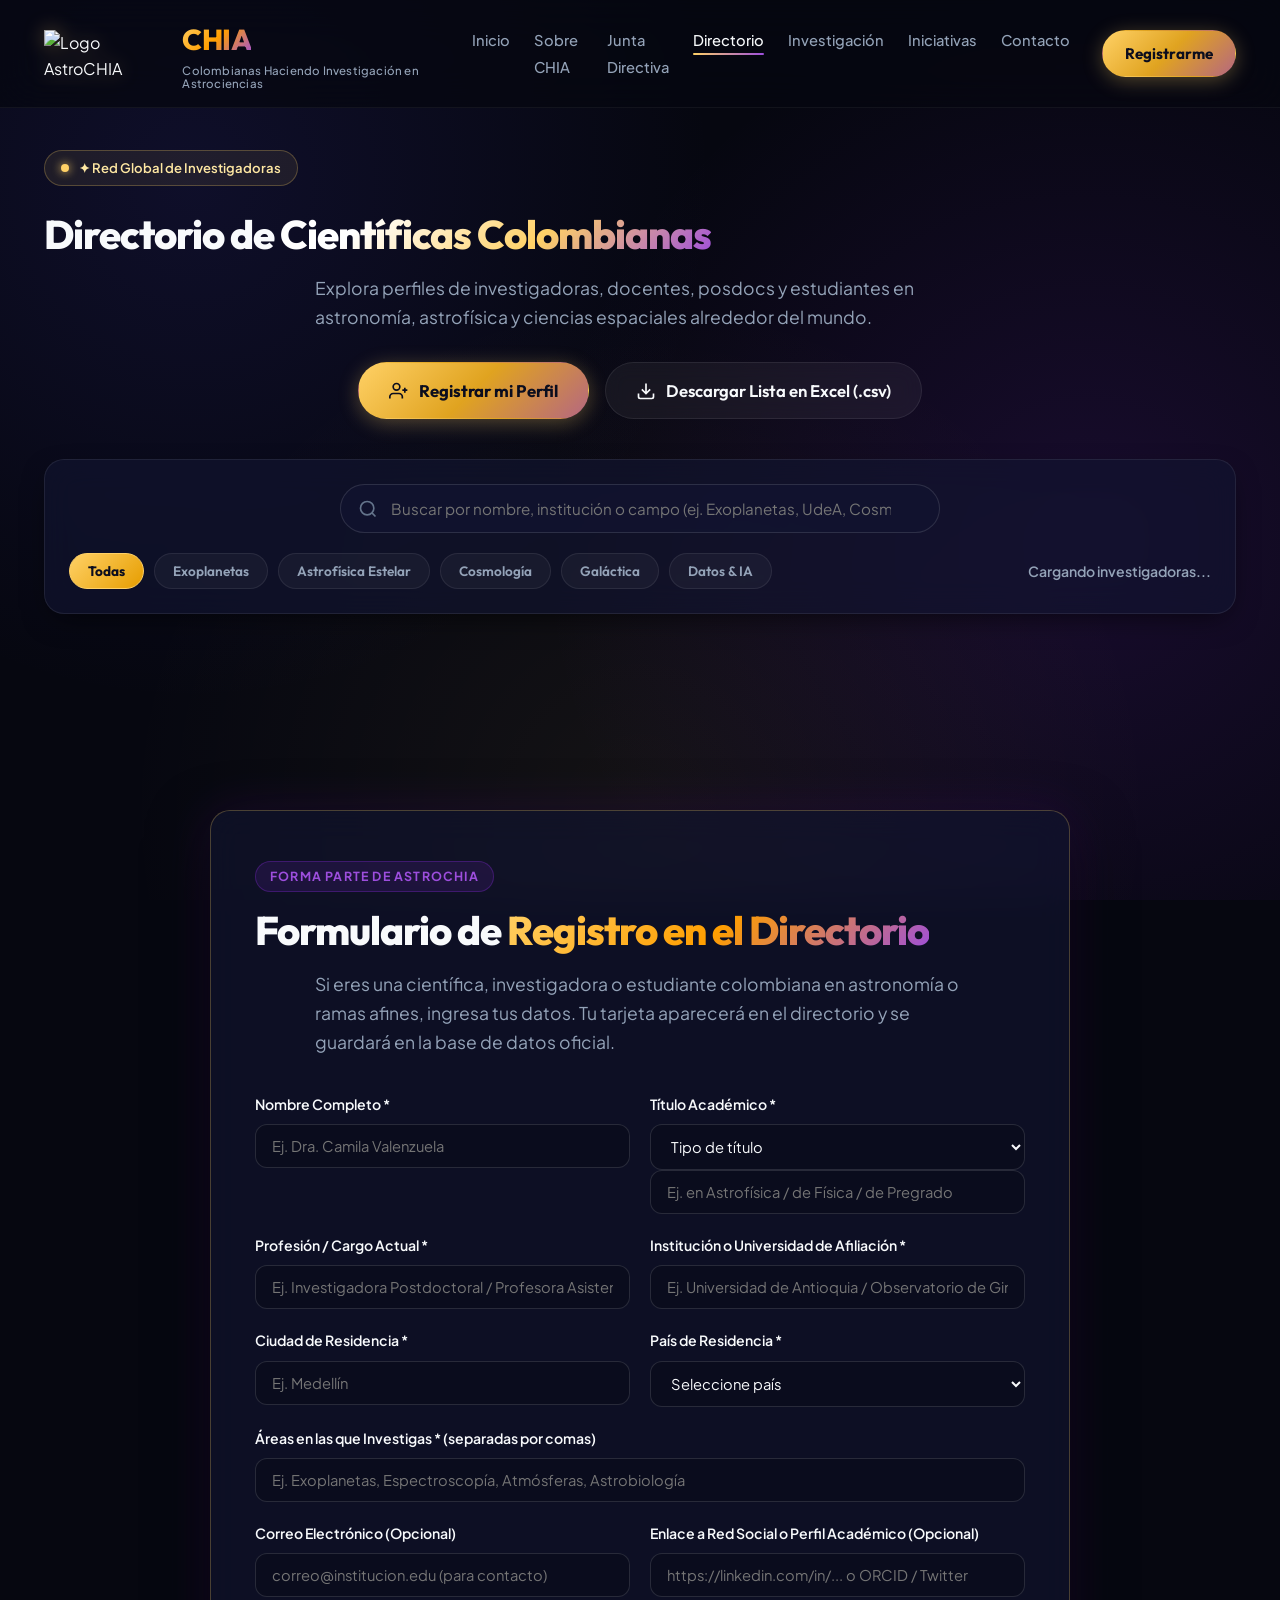
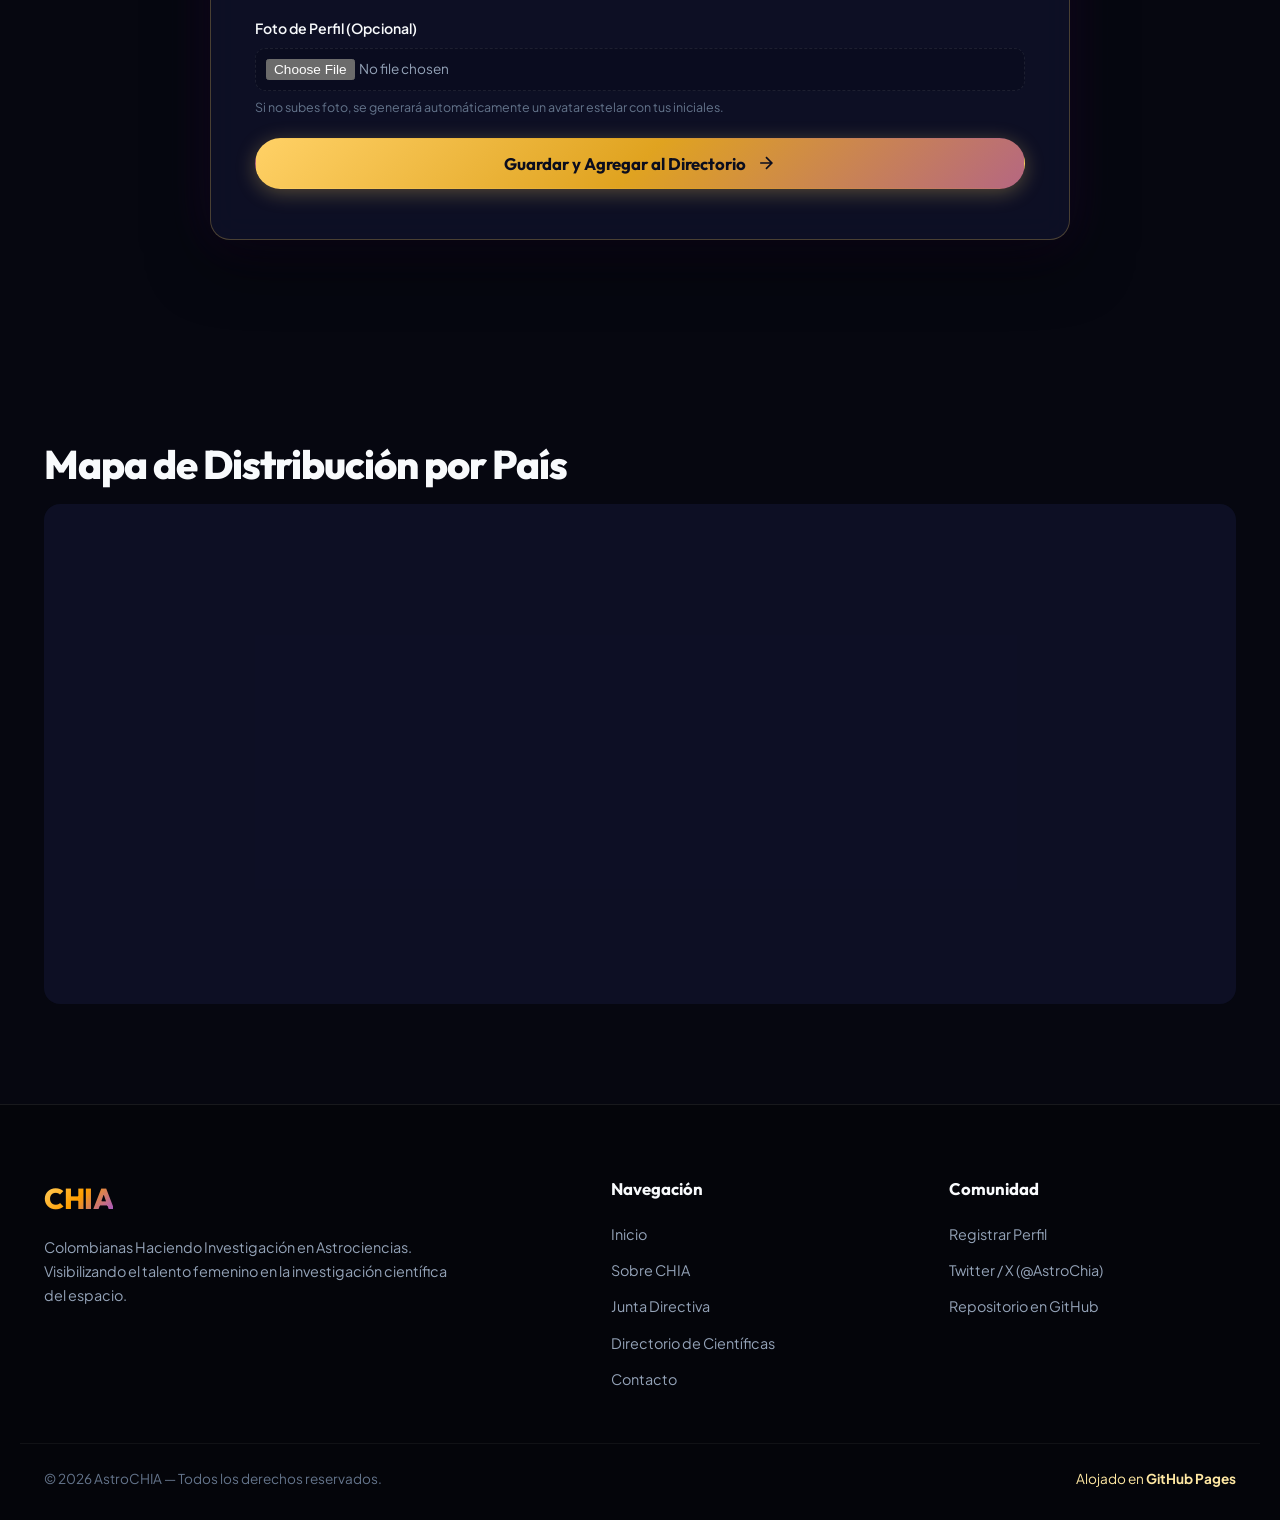
==== directorio.html @ 63b7f573 "Add GitHub image upload function and integrate into directorio.js" ====
<!DOCTYPE html>
<html lang="es">
<head>
  <meta charset="UTF-8">
  <meta name="viewport" content="width=device-width, initial-scale=1.0">
  <title>Directorio de Científicas | AstroCHIA</title>
  <meta name="description" content="Directorio oficial de científicas e investigadoras colombianas en astronomía, astrofísica y ciencias espaciales.">
  <meta name="keywords" content="Directorio AstroCHIA, científicas colombianas, investigadoras astronomía, astrofísicas Colombia">
  <meta name="author" content="AstroCHIA">
  
  <!-- Open Graph -->
  <meta property="og:type" content="website">
  <meta property="og:title" content="Directorio de Científicas | AstroCHIA">
  <meta property="og:description" content="Conoce y conecta con investigadoras colombianas en ciencias espaciales en todo el mundo.">
  <meta property="og:image" content="https://raw.githubusercontent.com/astrochiacol/astrochias/main/images/logoCHIA_.png">

  <!-- Google Fonts: Outfit & Plus Jakarta Sans -->
  <link rel="preconnect" href="https://fonts.googleapis.com">
  <link rel="preconnect" href="https://fonts.gstatic.com" crossorigin>
  <link href="https://fonts.googleapis.com/css2?family=Outfit:wght@300;400;500;600;700;800;900&family=Plus+Jakarta+Sans:ital,wght@0,300;0,400;0,500;0,600;0,700;1,400&display=swap" rel="stylesheet">

  <link rel="stylesheet" href="styles.css">
<link rel="stylesheet" href="https://unpkg.com/leaflet@1.9.4/dist/leaflet.css" integrity="sha256-p4NxAoJBhIIN+hmNHrzRCf9tD/miZyoHS5obTRR9BMY=" crossorigin="" />
</head>
<body class="page-directory">

  <!-- Canvas de fondo para cielo estrellado -->
  <canvas id="starfield-canvas"></canvas>
    <div id="notification" class="notification" style="position: fixed; top: 20px; right: 20px; background: var(--gold-lunar); color: var(--bg-primary); padding: 12px 20px; border-radius: 8px; box-shadow: 0 4px 12px rgba(0,0,0,0.2); display: none; z-index: 1000;">
      <!-- Notification message will be injected here -->
    </div>

  <!-- Barra de Navegación -->
  <header class="site-header" id="main-header">
    <nav class="navbar container" aria-label="Navegación principal">
      <a href="index.html" class="brand-logo" id="nav-brand-logo">
        <img src="https://raw.githubusercontent.com/astrochiacol/astrochias/main/images/logoCHIA_.png" alt="Logo AstroCHIA" class="official-logo-img">
        <div class="brand-text">
          <span class="brand-name"><span class="gradient-text">CHIA</span></span>
          <span class="brand-sub">Colombianas Haciendo Investigación en Astrociencias</span>
        </div>
      </a>

      <button class="nav-toggle" id="nav-toggle-btn" aria-label="Abrir menú" aria-expanded="false">
        <span class="hamburger-bar"></span>
        <span class="hamburger-bar"></span>
        <span class="hamburger-bar"></span>
      </button>

      <div class="nav-menu" id="nav-menu-wrapper">
        <ul class="nav-links">
          <li><a href="index.html#inicio" class="nav-link">Inicio</a></li>
          <li><a href="index.html#sobre-nosotras" class="nav-link">Sobre CHIA</a></li>
          <li><a href="index.html#junta-directiva" class="nav-link">Junta Directiva</a></li>
          <li><a href="directorio.html" class="nav-link active">Directorio</a></li>
          <li><a href="index.html#areas" class="nav-link">Investigación</a></li>
          <li><a href="#iniciativas" class="nav-link" id="link-iniciativas">Iniciativas</a></li>
    
          <li><a href="index.html#contacto" class="nav-link">Contacto</a></li>
        </ul>
        <a href="#registro-directorio" class="btn btn-primary nav-cta">
          <span>Registrarme</span>
        </a>
      </div>
    </nav>
  </header>

  <main id="main-content">
    
    <!-- Header del Directorio -->
    <section class="directory-hero section">
      <div class="container text-center">
        <div class="hero-badge">
          <span class="pulse-orbit"></span>
          <span>✦ Red Global de Investigadoras</span>
        </div>

        <h1 class="section-title">
          Directorio de <span class="gradient-title">Científicas Colombianas</span>
        </h1>

        <p class="section-subtitle">
          Explora perfiles de investigadoras, docentes, posdocs y estudiantes en astronomía, astrofísica y ciencias espaciales alrededor del mundo.
        </p>

        <div class="directory-hero-actions">
          <a href="#registro-directorio" class="btn btn-primary btn-lg">
            <svg width="20" height="20" viewBox="0 0 24 24" fill="none" stroke="currentColor" stroke-width="2"><path d="M16 21v-2a4 4 0 0 0-4-4H5a4 4 0 0 0-4 4v2"/><circle cx="9" cy="7" r="4"/><path d="M19 8v6M22 11h-6"/></svg>
            <span>Registrar mi Perfil</span>
          </a>
          <button id="btn-export-excel" class="btn btn-secondary btn-lg">
            <svg width="20" height="20" viewBox="0 0 24 24" fill="none" stroke="currentColor" stroke-width="2"><path d="M21 15v4a2 2 0 0 1-2 2H5a2 2 0 0 1-2-2v-4M7 10l5 5 5-5M12 15V3"/></svg>
            <span>Descargar Lista en Excel (.csv)</span>
          </button>
        </div>
      </div>
    </section>

    <!-- Controles de Búsqueda y Filtros -->
    <section class="directory-body-section">
      <div class="container">
        
        <div class="directory-controls-box glass-panel">
          <div class="search-input-wrapper">
            <svg class="search-icon" width="20" height="20" viewBox="0 0 24 24" fill="none" stroke="currentColor" stroke-width="2"><circle cx="11" cy="11" r="8"/><path d="m21 21-4.3-4.3"/></svg>
            <input type="text" id="dir-search-input" placeholder="Buscar por nombre, institución o campo (ej. Exoplanetas, UdeA, Cosmología)..." aria-label="Buscar en el directorio">
            <button id="dir-clear-btn" class="clear-btn" aria-label="Limpiar búsqueda" style="display: none;">&times;</button>
          </div>

          <div class="directory-meta-bar">
            <div class="filter-pills" id="dir-filter-pills">
              <button class="filter-pill active" data-filter="all">Todas</button>
              <button class="filter-pill" data-filter="exoplanetas">Exoplanetas</button>
              <button class="filter-pill" data-filter="estelar">Astrofísica Estelar</button>
              <button class="filter-pill" data-filter="cosmología">Cosmología</button>
              <button class="filter-pill" data-filter="galáctica">Galáctica</button>
              <button class="filter-pill" data-filter="datos">Datos & IA</button>
            </div>
            <div class="results-counter" id="results-count-text">
              Cargando investigadoras...
            </div>
          </div>
        </div>

        <!-- Grid de Tarjetas Sencillas de Científicas -->
        <div class="directory-cards-grid" id="directory-cards-container">
          <!-- Renderizado dinámicamente con JavaScript -->
        </div>

        <!-- Estado vacío si no hay resultados -->
        <div id="no-results-msg" class="glass-panel no-results-box" style="display: none;">
          <div class="no-results-icon"></div>
          <h3>No encontramos investigadoras con ese criterio</h3>
          <p>Intenta con otro término de búsqueda o limpia los filtros.</p>
          <button id="btn-reset-filters" class="btn btn-outline btn-sm">Restablecer filtros</button>
        </div>

      </div>
    </section>

    <!-- Formulario de Registro para Científicas -->
    <section class="section register-section" id="registro-directorio">
      <div class="container">
        <div class="join-card glass-panel" style="max-width: 860px; margin: 0 auto;">
          <div class="join-header text-center">
            <span class="section-tag">Forma Parte de AstroCHIA</span>
            <h2 class="section-title">Formulario de <span class="gradient-text">Registro en el Directorio</span></h2>
            <p class="section-subtitle">
              Si eres una científica, investigadora o estudiante colombiana en astronomía o ramas afines, ingresa tus datos. Tu tarjeta aparecerá en el directorio y se guardará en la base de datos oficial.
            </p>
          </div>

          <form id="scientist-register-form" class="join-form">
            <div class="form-row">
              <div class="form-group">
                <label for="form-nombre">Nombre Completo *</label>
                <input type="text" id="form-nombre" required placeholder="Ej. Dra. Camila Valenzuela">
              </div>
              <div class="form-group">
                <label for="form-titulo">Título Académico *</label>
                                <div class="form-titulo-group">
                  <select id="form-titulo-prefix" required>
                    <option value="" disabled selected>Tipo de título</option>
                    <option>PhD</option>
                    <option>MSc</option>
                    <option>Estudiante</option>
                  </select>
                  <input type="text" id="form-titulo-suffix" placeholder="Ej. en Astrofísica / de Física / de Pregrado">
                </div>
              </div>
            </div>

            <div class="form-row">
              <div class="form-group">
                <label for="form-profesion">Profesión / Cargo Actual *</label>
                <input type="text" id="form-profesion" required placeholder="Ej. Investigadora Postdoctoral / Profesora Asistente">
              </div>
              <div class="form-group">
                <label for="form-institucion">Institución o Universidad de Afiliación *</label>
                <input type="text" id="form-institucion" required placeholder="Ej. Universidad de Antioquia / Observatorio de Ginebra">
              </div>
            </div>
<div class="form-row">
  <div class="form-group">
    <label for="form-ciudad">Ciudad de Residencia *</label>
    <input type="text" id="form-ciudad" required placeholder="Ej. Medellín">
  </div>
  <div class="form-group">
    <label for="form-pais">País de Residencia *</label>
    <select id="form-pais" required>
        <option value="" disabled selected>Seleccione país</option>
        <option value="Afganistán">Afganistán</option>
        <option value="Albania">Albania</option>
        <option value="Alemania">Alemania</option>
        <option value="Andorra">Andorra</option>
        <option value="Angola">Angola</option>
        <option value="Antigua y Barbuda">Antigua y Barbuda</option>
        <option value="Arabia Saudita">Arabia Saudita</option>
        <option value="Argelia">Argelia</option>
        <option value="Argentina">Argentina</option>
        <option value="Armenia">Armenia</option>
        <option value="Australia">Australia</option>
        <option value="Austria">Austria</option>
        <option value="Azerbaiyán">Azerbaiyán</option>
        <option value="Bahamas">Bahamas</option>
        <option value="Bangladesh">Bangladesh</option>
        <option value="Barbados">Barbados</option>
        <option value="Bélgica">Bélgica</option>
        <option value="Belice">Belice</option>
        <option value="Benín">Benín</option>
        <option value="Bermudas">Bermudas</option>
        <option value="Bolivia">Bolivia</option>
        <option value="Bosnia y Herzegovina">Bosnia y Herzegovina</option>
        <option value="Botsuana">Botsuana</option>
        <option value="Brasil">Brasil</option>
        <option value="Brunéi">Brunéi</option>
        <option value="Bulgaria">Bulgaria</option>
        <option value="Burkina Faso">Burkina Faso</option>
        <option value="Burundi">Burundi</option>
        <option value="Cabo Verde">Cabo Verde</option>
        <option value="Camboya">Camboya</option>
        <option value="Camerún">Camerún</option>
        <option value="Canadá">Canadá</option>
        <option value="Chile">Chile</option>
        <option value="China">China</option>
        <option value="Chipre">Chipre</option>
        <option value="Colombia">Colombia</option>
        <option value="Comoras">Comoras</option>
        <option value="Corea del Norte">Corea del Norte</option>
        <option value="Corea del Sur">Corea del Sur</option>
        <option value="Costa Rica">Costa Rica</option>
        <option value="Croacia">Croacia</option>
        <option value="Cuba">Cuba</option>
        <option value="Dinamarca">Dinamarca</option>
        <option value="Dominica">Dominica</option>
        <option value="Ecuador">Ecuador</option>
        <option value="Egipto">Egipto</option>
        <option value="El Salvador">El Salvador</option>
        <option value="Emiratos Árabes Unidos">Emiratos Árabes Unidos</option>
        <option value="Eritrea">Eritrea</option>
        <option value="Eslovaquia">Eslovaquia</option>
        <option value="Eslovenia">Eslovenia</option>
        <option value="España">España</option>
        <option value="Estados Unidos">Estados Unidos</option>
        <option value="Estonia">Estonia</option>
        <option value="Etiopía">Etiopía</option>
        <option value="Filipinas">Filipinas</option>
        <option value="Finlandia">Finlandia</option>
        <option value="Francia">Francia</option>
        <option value="Gabón">Gabón</option>
        <option value="Gambia">Gambia</option>
        <option value="Georgia">Georgia</option>
        <option value="Ghana">Ghana</option>
        <option value="Granada">Granada</option>
        <option value="Grecia">Grecia</option>
        <option value="Guatemala">Guatemala</option>
        <option value="Guyana">Guyana</option>
        <option value="Haití">Haití</option>
        <option value="Honduras">Honduras</option>
        <option value="Hungría">Hungría</option>
        <option value="India">India</option>
        <option value="Indonesia">Indonesia</option>
        <option value="Irán">Irán</option>
        <option value="Irlanda">Irlanda</option>
        <option value="Islandia">Islandia</option>
        <option value="Israel">Israel</option>
        <option value="Italia">Italia</option>
        <option value="Jamaica">Jamaica</option>
        <option value="Japón">Japón</option>
        <option value="Jordania">Jordania</option>
        <option value="Kazajistán">Kazajistán</option>
        <option value="Kenia">Kenia</option>
        <option value="Kiribati">Kiribati</option>
        <option value="Kuwait">Kuwait</option>
        <option value="Lao">Laos</option>
        <option value="Letonia">Letonia</option>
        <option value="Líbano">Líbano</option>
        <option value="Lesoto">Lesoto</option>
        <option value="Liberia">Liberia</option>
        <option value="Libia">Libia</option>
        <option value="Liechtenstein">Liechtenstein</option>
        <option value="Lituania">Lituania</option>
        <option value="Luxemburgo">Luxemburgo</option>
        <option value="Macedonia del Norte">Macedonia del Norte</option>
        <option value="Madagascar">Madagascar</option>
        <option value="Malasia">Malasia</option>
        <option value="Malaui">Malaui</option>
        <option value="Maldivas">Maldivas</option>
        <option value="Malí">Malí</option>
        <option value="Malta">Malta</option>
        <option value="Marruecos">Marruecos</option>
        <option value="Mauricio">Mauricio</option>
        <option value="Mauritania">Mauritania</option>
        <option value="México">México</option>
        <option value="Micronesia">Micronesia</option>
        <option value="Moldavia">Moldavia</option>
        <option value="Mónaco">Mónaco</option>
        <option value="Mongolia">Mongolia</option>
        <option value="Montenegro">Montenegro</option>
        <option value="Mozambique">Mozambique</option>
        <option value="Namibia">Namibia</option>
        <option value="Nauru">Nauru</option>
        <option value="Nepal">Nepal</option>
        <option value="Nicaragua">Nicaragua</option>
        <option value="Níger">Níger</option>
        <option value="Nigeria">Nigeria</option>
        <option value="Noruega">Noruega</option>
        <option value="Nueva Zelanda">Nueva Zelanda</option>
        <option value="Omán">Omán</option>
        <option value="Países Bajos">Países Bajos</option>
        <option value="Pakistán">Pakistán</option>
        <option value="Palaos">Palaos</option>
        <option value="Palestina">Palestina</option>
        <option value="Panamá">Panamá</option>
        <option value="Papúa Nueva Guinea">Papúa Nueva Guinea</option>
        <option value="Paraguay">Paraguay</option>
        <option value="Perú">Perú</option>
        <option value="Polonia">Polonia</option>
        <option value="Portugal">Portugal</option>
        <option value="Qatar">Qatar</option>
        <option value="Reino Unido">Reino Unido</option>
        <option value="República Centroafricana">República Centroafricana</option>
        <option value="República Checa">República Checa</option>
        <option value="República del Congo">República del Congo</option>
        <option value="República Democrática del Congo">República Democrática del Congo</option>
        <option value="República Dominicana">República Dominicana</option>
        <option value="Ruanda">Ruanda</option>
        <option value="Rumanía">Rumanía</option>
        <option value="Rusia">Rusia</option>
        <option value="Samoa">Samoa</option>
        <option value="San Cristóbal y Nieves">San Cristóbal y Nieves</option>
        <option value="San Marino">San Marino</option>
        <option value="San Vicente y las Granadinas">San Vicente y las Granadinas</option>
        <option value="Santa Lucía">Santa Lucía</option>
        <option value="Santo Tomé y Príncipe">Santo Tomé y Príncipe</option>
        <option value="Senegal">Senegal</option>
        <option value="Serbia">Serbia</option>
        <option value="Seychelles">Seychelles</option>
        <option value="Sierra Leona">Sierra Leona</option>
        <option value="Singapur">Singapur</option>
        <option value="Siria">Siria</option>
        <option value="Somalia">Somalia</option>
        <option value="Sri Lanka">Sri Lanka</option>
        <option value="Suazilandia">Suazilandia</option>
        <option value="Sudáfrica">Sudáfrica</option>
        <option value="Sudán">Sudán</option>
        <option value="Sudán del Sur">Sudán del Sur</option>
        <option value="Suecia">Suecia</option>
        <option value="Suiza">Suiza</option>
        <option value="Surinam">Surinam</option>
        <option value="Tailandia">Tailandia</option>
        <option value="Tanzania">Tanzania</option>
        <option value="Tayikistán">Tayikistán</option>
        <option value="Timor Oriental">Timor Oriental</option>
        <option value="Togo">Togo</option>
        <option value="Tonga">Tonga</option>
        <option value="Trinidad y Tobago">Trinidad y Tobago</option>
        <option value="Túnez">Túnez</option>
        <option value="Turkmenistán">Turkmenistán</option>
        <option value="Turquía">Turquía</option>
        <option value="Tuvalu">Tuvalu</option>
        <option value="Ucrania">Ucrania</option>
        <option value="Uganda">Uganda</option>
        <option value="Uruguay">Uruguay</option>
        <option value="Uzbekistán">Uzbekistán</option>
        <option value="Vanuatu">Vanuatu</option>
        <option value="Vaticano">Vaticano</option>
        <option value="Venezuela">Venezuela</option>
        <option value="Vietnam">Vietnam</option>
        <option value="Yemen">Yemen</option>
        <option value="Yibuti">Yibuti</option>
        <option value="Zambia">Zambia</option>
        <option value="Zimbabue">Zimbabue</option>
    </select>
  </div>
</div>

            <div class="form-group">
              <label for="form-areas">Áreas en las que Investigas * (separadas por comas)</label>
              <input type="text" id="form-areas" required placeholder="Ej. Exoplanetas, Espectroscopía, Atmósferas, Astrobiología">
            </div>

            <div class="form-row">
              <div class="form-group">
                <label for="form-correo">Correo Electrónico (Opcional)</label>
                <input type="email" id="form-correo" placeholder="correo@institucion.edu (para contacto)">
              </div>
              <div class="form-group">
                <label for="form-redes">Enlace a Red Social o Perfil Académico (Opcional)</label>
                <input type="url" id="form-redes" placeholder="https://linkedin.com/in/... o ORCID / Twitter">
              </div>
            </div>

            <div class="form-group">
              <label for="form-foto-file">Foto de Perfil (Opcional)</label>
              <div class="photo-upload-wrapper">
                <input type="file" id="form-foto-file" accept="image/*">
                <small class="upload-hint">Si no subes foto, se generará automáticamente un avatar estelar con tus iniciales.</small>
              </div>
              <div id="photo-preview-container" style="display: none; margin-top: 12px; align-items: center; gap: 14px;">
                <img id="photo-preview-img" src="" alt="Vista previa" style="width: 64px; height: 64px; border-radius: 50%; object-fit: cover; border: 2px solid var(--gold-lunar);">
                <span style="font-size: 0.85rem; color: var(--gold-lunar-light);">✓ Foto cargada correctamente</span>
              </div>
            </div>

            <button type="submit" class="btn btn-primary btn-block btn-lg btn-registrar" id="btn-submit-register">
              <span>Guardar y Agregar al Directorio</span>
              <svg width="20" height="20" viewBox="0 0 24 24" fill="none" stroke="currentColor" stroke-width="2"><path d="M5 12h14M12 5l7 7-7 7"/></svg>
            </button>


            <div id="register-feedback" class="form-feedback" style="display: none;"></div>
          </form>

          <!-- Nota de Integración con GitHub y Excel 
          <div class="excel-sync-info" style="margin-top: 30px; padding: 20px; border-radius: 12px; background: rgba(255,255,255,0.03); border: 1px dashed var(--border-glass); font-size: 0.88rem; color: var(--text-secondary);">
            <strong style="color: var(--gold-lunar);">📊 Almacenamiento en Excel / GitHub:</strong>
            <p style="margin: 6px 0 0 0;">Cada registro se añade instantáneamente a este directorio y puedes descargarlo en cualquier momento con el botón <strong>"Descargar Lista en Excel (.csv)"</strong> para actualizar el archivo <code>cientificas.json</code> en el repositorio de GitHub. También se puede conectar a Google Sheets para sincronización automática en la nube.</p>
          </div> -->
        </div>
      </div>
    </section>

  <section class="section map-section" id="map-section">
  <div class="container">
    <h2 class="section-title">Mapa de Distribución por País</h2>
    <div id="world-map" style="height: 500px; width: 100%; margin-top: 1rem;"></div>
  </div>
</section>
</main>

  <!-- Footer -->
  <footer class="site-footer">
    <div class="container footer-grid">
      <div class="footer-brand">
        <div class="brand-logo">
          <span class="brand-name"><span class="gradient-text">CHIA</span></span>
        </div>
        <p class="footer-desc">
          Colombianas Haciendo Investigación en Astrociencias. Visibilizando el talento femenino en la investigación científica del espacio.
        </p>
      </div>

      <div class="footer-links-col">
        <h4>Navegación</h4>
        <ul>
          <li><a href="index.html#inicio">Inicio</a></li>
          <li><a href="index.html#sobre-nosotras">Sobre CHIA</a></li>
          <li><a href="index.html#junta-directiva">Junta Directiva</a></li>
          <li><a href="directorio.html">Directorio de Científicas</a></li>
          <li><a href="index.html#contacto">Contacto</a></li>
        </ul>
      </div>

      <div class="footer-links-col">
        <h4>Comunidad</h4>
        <ul>
          <li><a href="#registro-directorio">Registrar Perfil</a></li>
          <li><a href="https://twitter.com/AstroChia" target="_blank" rel="noopener">Twitter / X (@AstroChia)</a></li>
          <li><a href="https://github.com/astrochiacol/chia" target="_blank" rel="noopener">Repositorio en GitHub</a></li>
        </ul>
      </div>
    </div>

    <div class="footer-bottom container">
      <p>&copy; <span id="current-year">2026</span> AstroCHIA — Todos los derechos reservados.</p>
      <p class="hosting-note">Alojado en <strong>GitHub Pages</strong> </p>
    </div>
  </footer>

  <script src="https://unpkg.com/leaflet@1.9.4/dist/leaflet.js" integrity="sha256-o9N1j6k7Kf+ZKz6f7I9lK+9h+5M9uC4A8Z6C1A6y1+I=" crossorigin=""></script>
<script type="module" src="directorio.js"></script>
</body>
</html>
---- styles.css ----
/* ==========================================================================
   AstroCHIA — Estilos Principales
   Cosmic Dark Modern Aesthetic • Glassmorphism • Micro-animations
   ========================================================================== */

:root {
  /* Paleta Cósmica */
  --bg-deep-space: #060710;
  --bg-space-dark: #0b0d1e;
  --bg-nebula: #12142d;
  --bg-card: rgba(18, 20, 48, 0.65);
  --bg-card-hover: rgba(27, 30, 68, 0.85);

  /* Acentos Lunares y Estelares */
  --gold-lunar: #ffd166;
  --gold-lunar-light: #ffe8a3;
  --purple-nebula: #8a2be2;
  --purple-glow: #9d4edd;
  --cyan-cosmic: #38bdf8;
  --indigo-deep: #4f46e5;
  --pink-supernova: #ec4899;

  /* Textos y Bordes */
  --text-primary: #f8fafc;
  --text-secondary: #94a3b8;
  --text-muted: #64748b;
  --border-glass: rgba(255, 255, 255, 0.08);
  --border-glow: rgba(255, 209, 102, 0.35);
  --border-purple: rgba(138, 43, 226, 0.35);

  /* Sombras y Resplandores */
  --glow-moon: 0 0 50px rgba(255, 209, 102, 0.25);
  --glow-nebula: 0 0 40px rgba(138, 43, 226, 0.3);
  --shadow-card: 0 10px 30px -10px rgba(0, 0, 0, 0.7);
  --shadow-hover: 0 20px 40px -15px rgba(138, 43, 226, 0.35);

  /* Tipografía */
  --font-heading: 'Outfit', -apple-system, BlinkMacSystemFont, sans-serif;
  --font-body: 'Plus Jakarta Sans', -apple-system, BlinkMacSystemFont, sans-serif;

  /* Transiciones */
  --transition-smooth: all 0.3s cubic-bezier(0.16, 1, 0.3, 1);
  --transition-bounce: all 0.4s cubic-bezier(0.34, 1.56, 0.64, 1);
}

/* Reset y Base */
*,
*::before,
*::after {
  box-sizing: border-box;
  margin: 0;
  padding: 0;
}

html {
  scroll-behavior: smooth;
  color-scheme: dark;
}

body {
  font-family: var(--font-body);
  background-color: var(--bg-deep-space);
  color: var(--text-primary);
  line-height: 1.65;
  overflow-x: hidden;
  position: relative;
  background-image:
    radial-gradient(circle at 15% 20%, rgba(79, 70, 229, 0.12) 0%, transparent 40%),
    radial-gradient(circle at 85% 60%, rgba(138, 43, 226, 0.14) 0%, transparent 45%),
    radial-gradient(circle at 50% 90%, rgba(255, 209, 102, 0.06) 0%, transparent 50%);
  background-attachment: fixed;
}

/* Canvas de estrellas de fondo */
#starfield-canvas {
  position: fixed;
  top: 0;
  left: 0;
  width: 100%;
  height: 100%;
  pointer-events: none;
  z-index: 0;
}

/* Contenedor */
.container {
  width: 100%;
  max-width: 1240px;
  margin: 0 auto;
  padding: 0 24px;
  position: relative;
  z-index: 1;
}

/* Tipografía de Gradiente */
.gradient-text {
  background: linear-gradient(135deg, var(--gold-lunar) 0%, #ff9e00 50%, var(--purple-glow) 100%);
  -webkit-background-clip: text;
  background-clip: text;
  -webkit-text-fill-color: transparent;
  color: transparent;
  font-weight: 800;
}

.gradient-title {
  background: linear-gradient(135deg, #ffffff 20%, var(--gold-lunar) 60%, var(--purple-glow) 100%);
  -webkit-background-clip: text;
  background-clip: text;
  -webkit-text-fill-color: transparent;
}

/* Paneles Glassmorphism */
.glass-panel {
  background: var(--bg-card);
  backdrop-filter: blur(16px);
  -webkit-backdrop-filter: blur(16px);
  border: 1px solid var(--border-glass);
  border-radius: 20px;
  box-shadow: var(--shadow-card);
  transition: var(--transition-smooth);
}

.glass-panel:hover {
  border-color: var(--border-purple);
  box-shadow: var(--shadow-hover);
}

/* ==========================================================================
   Header & Navegación
   ========================================================================== */
.site-header {
  position: fixed;
  top: 0;
  left: 0;
  right: 0;
  z-index: 1000;
  padding: 16px 0;
  background: rgba(6, 7, 16, 0.75);
  backdrop-filter: blur(20px);
  -webkit-backdrop-filter: blur(20px);
  border-bottom: 1px solid rgba(255, 255, 255, 0.05);
  transition: var(--transition-smooth);
}

.site-header.scrolled {
  padding: 12px 0;
  background: rgba(6, 7, 16, 0.92);
  border-bottom-color: rgba(255, 209, 102, 0.15);
  box-shadow: 0 10px 30px rgba(0, 0, 0, 0.5);
}

.navbar {
  display: flex;
  align-items: center;
  justify-content: space-between;
}

.brand-logo {
  display: flex;
  align-items: center;
  gap: 14px;
  text-decoration: none;
  color: var(--text-primary);
}

.official-logo-img {
  height: 48px;
  width: auto;
  object-fit: contain;
  filter: drop-shadow(0 0 10px rgba(255, 209, 102, 0.35));
  transition: transform 0.4s ease;
}

.brand-logo:hover .official-logo-img {
  transform: scale(1.08) rotate(2deg);
}

.twinkle-dot {
  animation: pulse-twinkle 2s infinite ease-in-out;
}

@keyframes pulse-twinkle {

  0%,
  100% {
    opacity: 0.3;
    r: 1.5;
  }

  50% {
    opacity: 1;
    r: 2.8;
  }
}

.brand-text {
  display: flex;
  flex-direction: column;
}

.brand-name {
  font-family: var(--font-heading);
  font-size: 1.8rem;
  font-weight: 800;
  letter-spacing: -0.5px;
}

.brand-sub {
  font-size: 0.72rem;
  letter-spacing: 0.2px;
  color: var(--text-secondary);
  font-weight: 500;
  line-height: 1.2;
}

.nav-menu {
  display: flex;
  align-items: center;
  gap: 32px;
}

.nav-links {
  display: flex;
  list-style: none;
  gap: 24px;
}

.nav-link {
  color: var(--text-secondary);
  text-decoration: none;
  font-size: 0.92rem;
  font-weight: 500;
  transition: var(--transition-smooth);
  position: relative;
  padding: 6px 0;
}

.nav-link::after {
  content: '';
  position: absolute;
  bottom: 0;
  left: 0;
  width: 0%;
  height: 2px;
  background: linear-gradient(90deg, var(--gold-lunar), var(--purple-glow));
  transition: var(--transition-smooth);
  border-radius: 2px;
}

.nav-link:hover,
.nav-link.active {
  color: var(--text-primary);
}

.nav-link:hover::after,
.nav-link.active::after {
  width: 100%;
}

.nav-toggle {
  display: none;
  background: none;
  border: none;
  cursor: pointer;
  padding: 8px;
  flex-direction: column;
  gap: 5px;
}

.hamburger-bar {
  width: 24px;
  height: 2px;
  background: var(--text-primary);
  border-radius: 2px;
  transition: var(--transition-smooth);
}

/* ==========================================================================
   Botones
   ========================================================================== */
.btn {
  display: inline-flex;
  align-items: center;
  justify-content: center;
  gap: 10px;
  padding: 10px 22px;
  border-radius: 9999px;
  font-family: var(--font-heading);
  font-size: 0.95rem;
  font-weight: 600;
  text-decoration: none;
  cursor: pointer;
  transition: var(--transition-smooth);
  border: 1px solid transparent;
}

.btn-primary {
  background: linear-gradient(135deg, var(--gold-lunar) 0%, #e0a320 50%, var(--purple-nebula) 150%);
  color: #0b0d1e;
  font-weight: 700;
  box-shadow: 0 4px 20px rgba(255, 209, 102, 0.3);
}

.btn-primary:hover {
  transform: translateY(-2px);
  box-shadow: 0 8px 28px rgba(255, 209, 102, 0.45);
  color: #000;
}

.btn-secondary {
  background: rgba(255, 255, 255, 0.05);
  color: var(--text-primary);
  border-color: var(--border-glass);
  backdrop-filter: blur(10px);
}

.btn-secondary:hover {
  background: rgba(255, 255, 255, 0.12);
  border-color: rgba(255, 255, 255, 0.2);
  transform: translateY(-2px);
}

.btn-outline {
  background: transparent;
  color: var(--gold-lunar);
  border-color: var(--border-glow);
}

.btn-outline:hover {
  background: rgba(255, 209, 102, 0.1);
  border-color: var(--gold-lunar);
  color: #fff;
}

.btn-lg {
  padding: 14px 30px;
  font-size: 1.05rem;
}

.btn-sm {
  padding: 6px 16px;
  font-size: 0.85rem;
}

.btn-block {
  width: 100%;
}

/* ==========================================================================
   Hero Section
   ========================================================================== */
.hero-section {
  padding-top: 150px;
  padding-bottom: 90px;
  position: relative;
  overflow: hidden;
}

.hero-grid {
  display: grid;
  grid-template-columns: 1.15fr 0.85fr;
  align-items: center;
  gap: 50px;
}

.hero-badge {
  display: inline-flex;
  align-items: center;
  gap: 10px;
  padding: 6px 16px;
  border-radius: 9999px;
  background: rgba(255, 209, 102, 0.08);
  border: 1px solid rgba(255, 209, 102, 0.25);
  color: var(--gold-lunar-light);
  font-size: 0.82rem;
  font-weight: 600;
  margin-bottom: 24px;
}

.pulse-orbit {
  width: 8px;
  height: 8px;
  border-radius: 50%;
  background: var(--gold-lunar);
  box-shadow: 0 0 10px var(--gold-lunar);
  animation: pulse 1.8s infinite;
}

@keyframes pulse {
  0% {
    transform: scale(0.95);
    box-shadow: 0 0 0 0 rgba(255, 209, 102, 0.7);
  }

  70% {
    transform: scale(1.1);
    box-shadow: 0 0 0 8px rgba(255, 209, 102, 0);
  }

  100% {
    transform: scale(0.95);
    box-shadow: 0 0 0 0 rgba(255, 209, 102, 0);
  }
}

.hero-title {
  font-family: var(--font-heading);
  font-size: 3.4rem;
  font-weight: 800;
  line-height: 1.15;
  letter-spacing: -1.5px;
  margin-bottom: 18px;
}

.hero-quote {
  font-family: var(--font-heading);
  font-size: 1.45rem;
  font-style: italic;
  font-weight: 500;
  color: var(--gold-lunar);
  margin-bottom: 20px;
  padding-left: 16px;
  border-left: 3px solid var(--gold-lunar);
}

.hero-description {
  font-size: 1.1rem;
  color: var(--text-secondary);
  margin-bottom: 34px;
  max-width: 580px;
}

.hero-description strong {
  color: var(--gold-lunar);
}

.hero-actions {
  display: flex;
  gap: 16px;
  margin-bottom: 44px;
  flex-wrap: wrap;
}

/* Quick Stats Bar */
.hero-stats {
  display: flex;
  align-items: center;
  gap: 28px;
  padding-top: 24px;
  border-top: 1px solid var(--border-glass);
}

.stat-item {
  display: flex;
  flex-direction: column;
}

.stat-number {
  font-family: var(--font-heading);
  font-size: 2rem;
  font-weight: 800;
  color: var(--gold-lunar);
  line-height: 1.1;
}

.stat-label {
  font-size: 0.8rem;
  color: var(--text-secondary);
  font-weight: 500;
}

.stat-separator {
  width: 1px;
  height: 38px;
  background: var(--border-glass);
}

/* Visual Card Cósmico */
.hero-visual {
  position: relative;
  display: flex;
  justify-content: center;
  align-items: center;
}

.cosmic-glass-card {
  position: relative;
  width: 100%;
  max-width: 440px;
  height: 480px;
  background: radial-gradient(circle at center, rgba(30, 27, 75, 0.7) 0%, rgba(11, 13, 30, 0.85) 100%);
  border: 1px solid rgba(255, 255, 255, 0.1);
  border-radius: 32px;
  box-shadow: 0 25px 60px rgba(0, 0, 0, 0.6), inset 0 0 60px rgba(138, 43, 226, 0.2);
  display: flex;
  flex-direction: column;
  align-items: center;
  justify-content: center;
  padding: 30px;
  backdrop-filter: blur(16px);
  overflow: hidden;
}

/* Luna Chía Central Brillante */
.celestial-body.moon-glow {
  width: 180px;
  height: 180px;
  border-radius: 50%;
  background-image: url('images/logoopaco2.png');
  background-size: 90%;
  background-repeat: no-repeat;
  background-position: center;
  box-shadow:
    0 0 60px rgba(255, 209, 102, 0.45),
    0 0 120px rgba(138, 43, 226, 0.35);
  position: relative;
  animation: moon-float 8s ease-in-out infinite alternate;
}


@keyframes moon-float {
  0% {
    transform: translateY(0px) rotate(0deg);
  }

  100% {
    transform: translateY(-12px) rotate(4deg);
  }
}

.orbit-ring {
  position: absolute;
  border-radius: 50%;
  border: 1px dashed rgba(255, 255, 255, 0.15);
  pointer-events: none;
}

.orbit-ring-outer {
  width: 380px;
  height: 380px;
  animation: spin 60s linear infinite;
}

.orbit-ring-inner {
  width: 280px;
  height: 280px;
  border-color: rgba(255, 209, 102, 0.2);
  animation: spin-reverse 45s linear infinite;
}

@keyframes spin {
  from {
    transform: rotate(0deg);
  }

  to {
    transform: rotate(360deg);
  }
}

@keyframes spin-reverse {
  from {
    transform: rotate(360deg);
  }

  to {
    transform: rotate(0deg);
  }
}

/* Pastillas Flotantes */
.floating-pill {
  position: absolute;
  display: flex;
  align-items: center;
  gap: 8px;
  padding: 8px 16px;
  border-radius: 9999px;
  background: rgba(18, 20, 48, 0.85);
  border: 1px solid rgba(255, 255, 255, 0.15);
  backdrop-filter: blur(12px);
  color: var(--text-primary);
  font-size: 0.8rem;
  font-weight: 600;
  box-shadow: 0 8px 24px rgba(0, 0, 0, 0.4);
  animation: pill-hover 4s ease-in-out infinite alternate;
}

.pill-dot {
  width: 8px;
  height: 8px;
  border-radius: 50%;
}

.exoplanet-dot {
  background: var(--cyan-cosmic);
  box-shadow: 0 0 8px var(--cyan-cosmic);
}

.telescope-dot {
  background: var(--gold-lunar);
  box-shadow: 0 0 8px var(--gold-lunar);
}

.iau-dot {
  background: var(--purple-glow);
  box-shadow: 0 0 8px var(--purple-glow);
}

.pill-top {
  top: 36px;
  right: -10px;
  animation-delay: 0.5s;
}

.pill-bottom {
  bottom: 80px;
  right: 15px;
  animation-delay: 1.2s;
}

.pill-left {
  top: 110px;
  left: -15px;
  animation-delay: 2s;
}

@keyframes pill-hover {
  0% {
    transform: translateY(0);
  }

  100% {
    transform: translateY(-8px);
  }
}

.cosmic-card-footer {
  margin-top: auto;
  display: flex;
  align-items: center;
  gap: 10px;
  padding-top: 15px;
  border-top: 1px solid rgba(255, 255, 255, 0.08);
  font-size: 0.78rem;
  color: var(--text-secondary);
  text-align: left;
}

.satellite-icon {
  font-size: 1.2rem;
}

/* ==========================================================================
   Secciones Generales
   ========================================================================== */
.section {
  padding: 100px 0;
  position: relative;
}

/* Map container styling */
#world-map {
  width: 100%;
  height: 500px;
  border-radius: 16px;
  overflow: hidden;
  background: var(--bg-card);
}

/* Leaflet map tweaks */
.leaflet-container {
  background: transparent;
  border-radius: 16px;
  box-shadow: var(--shadow-card);
}


.section-header {
  margin-bottom: 56px;
}

.section-header.text-center {
  text-align: center;
}

.section-tag {
  display: inline-block;
  padding: 4px 14px;
  border-radius: 9999px;
  background: rgba(138, 43, 226, 0.12);
  border: 1px solid rgba(138, 43, 226, 0.3);
  color: var(--purple-glow);
  font-size: 0.78rem;
  font-weight: 700;
  text-transform: uppercase;
  letter-spacing: 1.2px;
  margin-bottom: 14px;
}

.section-title {
  font-family: var(--font-heading);
  font-size: 2.5rem;
  font-weight: 800;
  letter-spacing: -1px;
  line-height: 1.2;
  margin-bottom: 16px;
}

.section-subtitle {
  color: var(--text-secondary);
  font-size: 1.1rem;
  max-width: 650px;
  margin: 0 auto;
}

/* ==========================================================================
   Sobre Nosotras
   ========================================================================== */
.about-grid {
  display: grid;
  grid-template-columns: repeat(3, 1fr);
  gap: 28px;
  margin-bottom: 48px;
}

.about-card {
  padding: 36px 28px;
}

.card-icon-badge {
  width: 56px;
  height: 56px;
  border-radius: 16px;
  background: linear-gradient(135deg, rgba(255, 209, 102, 0.15) 0%, rgba(138, 43, 226, 0.25) 100%);
  border: 1px solid rgba(255, 209, 102, 0.25);
  display: flex;
  align-items: center;
  justify-content: center;
  color: var(--gold-lunar);
  margin-bottom: 22px;
}

.about-card h3 {
  font-family: var(--font-heading);
  font-size: 1.35rem;
  font-weight: 700;
  margin-bottom: 12px;
}

.about-card p {
  color: var(--text-secondary);
  font-size: 0.95rem;
  line-height: 1.6;
}

/* Pilares */
.pillars-container {
  background: rgba(18, 20, 48, 0.45);
  border: 1px solid var(--border-glass);
  border-radius: 24px;
  padding: 36px 30px;
}

.pillar-row {
  display: grid;
  grid-template-columns: repeat(4, 1fr);
  gap: 24px;
}

.pillar-box {
  display: flex;
  flex-direction: column;
}

.pillar-num {
  font-family: var(--font-heading);
  font-size: 1.6rem;
  font-weight: 900;
  color: var(--gold-lunar);
  margin-bottom: 8px;
  opacity: 0.8;
}

.pillar-box h4 {
  font-family: var(--font-heading);
  font-size: 1.1rem;
  margin-bottom: 8px;
  color: var(--text-primary);
}

.pillar-box p {
  font-size: 0.88rem;
  color: var(--text-secondary);
}

/* ==========================================================================
   Directorio de Científicas
   ========================================================================== */
.directory-controls {
  display: flex;
  flex-direction: column;
  gap: 20px;
  margin-bottom: 40px;
}

.search-input-wrapper {
  position: relative;
  max-width: 600px;
  margin: 0 auto;
  width: 100%;
}

.search-icon {
  position: absolute;
  left: 18px;
  top: 50%;
  transform: translateY(-50%);
  color: var(--text-muted);
  pointer-events: none;
}

.search-input-wrapper input {
  width: 100%;
  padding: 14px 48px 14px 50px;
  background: rgba(18, 20, 48, 0.8);
  border: 1px solid rgba(255, 255, 255, 0.12);
  border-radius: 9999px;
  color: var(--text-primary);
  font-family: var(--font-body);
  font-size: 0.95rem;
  outline: none;
  transition: var(--transition-smooth);
}

.search-input-wrapper input:focus {
  border-color: var(--gold-lunar);
  box-shadow: 0 0 20px rgba(255, 209, 102, 0.25);
}

.clear-btn {
  position: absolute;
  right: 18px;
  top: 50%;
  transform: translateY(-50%);
  background: none;
  border: none;
  color: var(--text-muted);
  font-size: 1.3rem;
  cursor: pointer;
}

.filter-pills {
  display: flex;
  justify-content: center;
  gap: 10px;
  flex-wrap: wrap;
}

.filter-pill {
  padding: 8px 18px;
  border-radius: 9999px;
  background: rgba(255, 255, 255, 0.04);
  border: 1px solid var(--border-glass);
  color: var(--text-secondary);
  font-family: var(--font-heading);
  font-size: 0.85rem;
  font-weight: 600;
  cursor: pointer;
  transition: var(--transition-smooth);
}

.filter-pill:hover {
  background: rgba(255, 255, 255, 0.08);
  color: var(--text-primary);
  border-color: rgba(255, 255, 255, 0.2);
}

.filter-pill.active {
  background: linear-gradient(135deg, var(--gold-lunar) 0%, #e69d00 100%);
  color: #0b0d1e;
  border-color: var(--gold-lunar);
  font-weight: 700;
}

/* Grid de Científicas */
.scientists-grid {
  display: grid;
  grid-template-columns: repeat(auto-fill, minmax(350px, 1fr));
  gap: 28px;
}

.scientist-card {
  padding: 30px;
  display: flex;
  flex-direction: column;
  position: relative;
  overflow: hidden;
}

.scientist-card::before {
  content: '';
  position: absolute;
  top: 0;
  left: 0;
  right: 0;
  height: 3px;
  background: linear-gradient(90deg, transparent, var(--purple-glow), transparent);
  opacity: 0;
  transition: var(--transition-smooth);
}

.scientist-card:hover::before {
  opacity: 1;
}

.card-avatar-photo {
  width: 84px;
  height: 84px;
  border-radius: 50%;
  padding: 3px;
  background: linear-gradient(135deg, var(--gold-lunar), var(--purple-glow));
  margin-bottom: 18px;
  box-shadow: 0 8px 24px rgba(138, 43, 226, 0.4);
  overflow: hidden;
  display: flex;
  align-items: center;
  justify-content: center;
}

.card-avatar-photo .member-img {
  width: 100%;
  height: 100%;
  border-radius: 50%;
  object-fit: cover;
  transition: transform 0.4s ease;
}

.scientist-card:hover .card-avatar-photo .member-img {
  transform: scale(1.08);
}

.card-avatar {
  width: 68px;
  height: 68px;
  border-radius: 50%;
  background: linear-gradient(135deg, var(--purple-nebula), var(--indigo-deep));
  display: flex;
  align-items: center;
  justify-content: center;
  font-family: var(--font-heading);
  font-size: 1.4rem;
  font-weight: 800;
  color: #fff;
  margin-bottom: 20px;
  position: relative;
  box-shadow: 0 8px 20px rgba(138, 43, 226, 0.4);
}

.badge {
  display: inline-block;
  padding: 4px 10px;
  border-radius: 6px;
  font-size: 0.72rem;
  font-weight: 700;
  text-transform: uppercase;
  margin-bottom: 8px;
}

.badge-founder {
  background: rgba(255, 209, 102, 0.15);
  color: var(--gold-lunar);
  border: 1px solid rgba(255, 209, 102, 0.3);
}

.scientist-name {
  font-family: var(--font-heading);
  font-size: 1.4rem;
  font-weight: 700;
  margin-bottom: 4px;
}

.scientist-role {
  color: var(--gold-lunar-light);
  font-size: 0.88rem;
  font-weight: 600;
  margin-bottom: 2px;
}

.scientist-institution {
  color: var(--text-secondary);
  font-size: 0.82rem;
  margin-bottom: 14px;
}

.scientist-tags {
  display: flex;
  gap: 8px;
  flex-wrap: wrap;
  margin-bottom: 16px;
}

.tag {
  background: rgba(255, 255, 255, 0.05);
  border: 1px solid rgba(255, 255, 255, 0.08);
  padding: 3px 10px;
  border-radius: 6px;
  font-size: 0.75rem;
  color: var(--cyan-cosmic);
}

.scientist-bio {
  color: var(--text-secondary);
  font-size: 0.9rem;
  line-height: 1.55;
  margin-bottom: 22px;
  flex-grow: 1;
}

.card-actions {
  display: flex;
  align-items: center;
  justify-content: space-between;
  padding-top: 16px;
  border-top: 1px solid var(--border-glass);
}

.affiliation-badge {
  font-size: 0.75rem;
  color: var(--text-muted);
  font-weight: 600;
}

/* Tarjeta CTA de la Red */
.network-cta-card {
  background: linear-gradient(135deg, rgba(30, 27, 75, 0.75) 0%, rgba(138, 43, 226, 0.18) 100%);
  border-color: rgba(138, 43, 226, 0.35);
  display: flex;
  align-items: center;
  justify-content: center;
  text-align: center;
}

.network-cta-content {
  display: flex;
  flex-direction: column;
  align-items: center;
  gap: 14px;
}

.network-icon-ring {
  width: 70px;
  height: 70px;
  border-radius: 50%;
  background: rgba(255, 209, 102, 0.1);
  border: 1px solid var(--gold-lunar);
  display: flex;
  align-items: center;
  justify-content: center;
  color: var(--gold-lunar);
}

/* ==========================================================================
   Áreas de Investigación
   ========================================================================== */
.areas-grid {
  display: grid;
  grid-template-columns: repeat(3, 1fr);
  gap: 24px;
}

.area-item {
  padding: 32px 24px;
  transition: var(--transition-smooth);
}

.area-item:hover {
  transform: translateY(-4px);
}

.area-icon {
  font-size: 2.2rem;
  margin-bottom: 16px;
}

.area-item h3 {
  font-family: var(--font-heading);
  font-size: 1.25rem;
  font-weight: 700;
  margin-bottom: 10px;
  color: var(--text-primary);
}

.area-item p {
  color: var(--text-secondary);
  font-size: 0.9rem;
  line-height: 1.6;
}

/* ==========================================================================
   Iniciativas
   ========================================================================== */
.initiatives-layout {
  display: grid;
  grid-template-columns: repeat(3, 1fr);
  gap: 28px;
}

.initiative-card {
  padding: 36px 28px;
  position: relative;
}

.initiative-badge {
  display: inline-block;
  padding: 4px 12px;
  border-radius: 9999px;
  background: rgba(56, 189, 248, 0.1);
  border: 1px solid rgba(56, 189, 248, 0.3);
  color: var(--cyan-cosmic);
  font-size: 0.78rem;
  font-weight: 700;
  margin-bottom: 18px;
}

.initiative-card h3 {
  font-family: var(--font-heading);
  font-size: 1.3rem;
  font-weight: 700;
  margin-bottom: 12px;
}

.initiative-card p {
  color: var(--text-secondary);
  font-size: 0.92rem;
  line-height: 1.6;
}

/* ==========================================================================
   Formulario de Registro / Únete
   ========================================================================== */
.join-container {
  max-width: 820px;
}

.join-card {
  padding: 50px 44px;
  border-color: rgba(255, 209, 102, 0.25);
  box-shadow: 0 20px 60px rgba(0, 0, 0, 0.6), 0 0 50px rgba(138, 43, 226, 0.15);
}

.join-header {
  margin-bottom: 36px;
}

.join-form {
  display: flex;
  flex-direction: column;
  gap: 20px;
}

.form-row {
  display: grid;
  grid-template-columns: 1fr 1fr;
  gap: 20px;
}

.form-group {
  display: flex;
  flex-direction: column;
  gap: 8px;
  text-align: left;
}

.form-group label {
  font-size: 0.88rem;
  font-weight: 600;
  color: var(--text-primary);
}

.form-group input,
.form-group select,
.form-group textarea {
  width: 100%;
  padding: 12px 16px;
  background: rgba(11, 13, 30, 0.85);
  border: 1px solid rgba(255, 255, 255, 0.12);
  border-radius: 12px;
  color: var(--text-primary);
  font-family: var(--font-body);
  font-size: 0.92rem;
  outline: none;
  transition: var(--transition-smooth);
}

.form-group input:focus,
.form-group select:focus,
.form-group textarea:focus {
  border-color: var(--gold-lunar);
  box-shadow: 0 0 15px rgba(255, 209, 102, 0.25);
  background: rgba(18, 20, 48, 0.95);
}

.form-feedback {
  padding: 14px 18px;
  border-radius: 10px;
  font-size: 0.9rem;
  margin-top: 10px;
  text-align: center;
}

.form-feedback.success {
  background: rgba(34, 197, 94, 0.15);
  border: 1px solid rgba(34, 197, 94, 0.4);
  color: #4ade80;
}

/* ==========================================================================
   Contacto & Footer
   ========================================================================== */
.contact-grid {
  display: grid;
  grid-template-columns: 1fr 1fr;
  gap: 50px;
  align-items: center;
}

.contact-info p {
  color: var(--text-secondary);
  margin-bottom: 28px;
  font-size: 1.05rem;
}

.contact-methods {
  display: flex;
  flex-direction: column;
  gap: 20px;
}

.contact-item {
  display: flex;
  align-items: flex-start;
  gap: 16px;
}

.contact-icon {
  font-size: 1.5rem;
  background: rgba(255, 255, 255, 0.05);
  border: 1px solid var(--border-glass);
  width: 48px;
  height: 48px;
  display: flex;
  align-items: center;
  justify-content: center;
  border-radius: 14px;
}

.contact-item strong {
  display: block;
  font-size: 0.95rem;
  margin-bottom: 2px;
}

.contact-item p {
  font-size: 0.9rem;
  color: var(--text-secondary);
  margin-bottom: 0;
}

.contact-item a {
  color: var(--gold-lunar);
  text-decoration: none;
}

.contact-item a:hover {
  text-decoration: underline;
}

.contact-box {
  padding: 36px 30px;
  text-align: center;
}

.contact-box h3 {
  font-family: var(--font-heading);
  font-size: 1.35rem;
  margin-bottom: 20px;
}

/* Footer */
.site-footer {
  border-top: 1px solid var(--border-glass);
  background: #04050a;
  padding: 70px 0 30px;
  position: relative;
  z-index: 2;
}

.footer-grid {
  display: grid;
  grid-template-columns: 1.8fr 1fr 1fr;
  gap: 50px;
  margin-bottom: 50px;
}

.footer-desc {
  color: var(--text-secondary);
  font-size: 0.9rem;
  margin-top: 14px;
  max-width: 420px;
}

.footer-quote {
  color: var(--gold-lunar);
  font-size: 0.85rem;
  margin-top: 12px;
}

.footer-links-col h4 {
  font-family: var(--font-heading);
  font-size: 1.05rem;
  margin-bottom: 18px;
  color: var(--text-primary);
}

.footer-links-col ul {
  list-style: none;
  display: flex;
  flex-direction: column;
  gap: 10px;
}

.footer-links-col a {
  color: var(--text-secondary);
  text-decoration: none;
  font-size: 0.9rem;
  transition: var(--transition-smooth);
}

.footer-links-col a:hover {
  color: var(--gold-lunar);
  padding-left: 4px;
}

.footer-bottom {
  display: flex;
  justify-content: space-between;
  align-items: center;
  padding-top: 24px;
  border-top: 1px solid rgba(255, 255, 255, 0.05);
  font-size: 0.85rem;
  color: var(--text-muted);
  flex-wrap: wrap;
  gap: 14px;
}

.hosting-note {
  color: var(--gold-lunar-light);
}

/* ==========================================================================
   Responsive / Adaptabilidad Móvil
   ========================================================================== */
@media (max-width: 1024px) {
  .hero-grid {
    grid-template-columns: 1fr;
    text-align: center;
  }

  .hero-content {
    display: flex;
    flex-direction: column;
    align-items: center;
  }

  .hero-quote {
    border-left: none;
    padding-left: 0;
  }

  .hero-actions {
    justify-content: center;
  }

  .hero-stats {
    justify-content: center;
  }

  .about-grid,
  .areas-grid,
  .initiatives-layout {
    grid-template-columns: repeat(2, 1fr);
  }

  .pillar-row {
    grid-template-columns: repeat(2, 1fr);
  }

  .contact-grid {
    grid-template-columns: 1fr;
  }

  .footer-grid {
    grid-template-columns: 1fr 1fr;
  }
}

@media (max-width: 768px) {
  .hero-title {
    font-size: 2.4rem;
  }

  .section-title {
    font-size: 2rem;
  }

  .nav-menu {
    position: fixed;
    top: 70px;
    left: 0;
    right: 0;
    background: rgba(6, 7, 16, 0.98);
    backdrop-filter: blur(24px);
    flex-direction: column;
    padding: 30px 24px;
    gap: 20px;
    border-bottom: 1px solid var(--border-glass);
    display: none;
  }

  .nav-menu.open {
    display: flex;
  }

  .nav-links {
    flex-direction: column;
    align-items: center;
    gap: 16px;
  }

  .nav-toggle {
    display: flex;
  }

  .about-grid,
  .areas-grid,
  .initiatives-layout,
  .pillar-row,
  .form-row,
  .footer-grid {
    grid-template-columns: 1fr;
  }

  .join-card {
    padding: 30px 20px;
  }

  .cosmic-glass-card {
    height: 400px;
  }

  .celestial-body.moon-glow {
    width: 140px;
    height: 140px;
    background-image: url('images/logoopaco2.png');
    background-size: contain;
    background-position: center;
    border-radius: 50%;
  }
}

/* ==========================================================================
   Página Adicional: Directorio de Científicas
   ========================================================================== */
.directory-hero {
  padding-top: 150px;
  padding-bottom: 40px;
}

.directory-hero-actions {
  display: flex;
  justify-content: center;
  gap: 16px;
  margin-top: 30px;
  flex-wrap: wrap;
}

.directory-controls-box {
  padding: 24px;
  margin-bottom: 36px;
}

.directory-meta-bar {
  display: flex;
  align-items: center;
  justify-content: space-between;
  margin-top: 20px;
  gap: 16px;
  flex-wrap: wrap;
}

.results-counter {
  font-size: 0.88rem;
  color: var(--text-secondary);
  font-weight: 600;
}

.directory-cards-grid {
  display: grid;
  grid-template-columns: repeat(auto-fill, minmax(340px, 1fr));
  gap: 24px;
  margin-bottom: 60px;
}

.scientist-card-simple {
  padding: 26px;
  display: flex;
  flex-direction: column;
  transition: var(--transition-smooth);
}

.scientist-card-simple:hover {
  transform: translateY(-4px);
}

.card-simple-header {
  display: flex;
  align-items: center;
  gap: 16px;
  margin-bottom: 16px;
}

.card-avatar-initials {
  width: 72px;
  height: 72px;
  border-radius: 50%;
  background: linear-gradient(135deg, var(--indigo-deep), var(--purple-nebula));
  display: flex;
  align-items: center;
  justify-content: center;
  font-family: var(--font-heading);
  font-size: 1.35rem;
  font-weight: 800;
  color: #fff;
  border: 2px solid var(--border-glow);
  box-shadow: 0 4px 16px rgba(138, 43, 226, 0.3);
  flex-shrink: 0;
}

.card-title-group {
  display: flex;
  flex-direction: column;
}

.scientist-card-name {
  font-family: var(--font-heading);
  font-size: 1.25rem;
  font-weight: 700;
  color: var(--text-primary);
  line-height: 1.2;
  margin-bottom: 3px;
}

.scientist-card-degree {
  font-size: 0.82rem;
  color: var(--gold-lunar);
  font-weight: 600;
}

.scientist-card-role {
  font-size: 0.8rem;
  color: var(--text-secondary);
}

.card-institution-row {
  display: flex;
  align-items: center;
  gap: 8px;
  font-size: 0.85rem;
  color: var(--cyan-cosmic);
  margin-bottom: 14px;
  padding: 6px 12px;
  background: rgba(56, 189, 248, 0.08);
  border-radius: 8px;
  border: 1px solid rgba(56, 189, 248, 0.15);
}

.card-simple-footer {
  display: flex;
  align-items: center;
  gap: 10px;
  margin-top: auto;
  padding-top: 14px;
  border-top: 1px solid var(--border-glass);
}

.contact-pill-btn {
  display: inline-flex;
  align-items: center;
  gap: 6px;
  padding: 6px 14px;
  border-radius: 9999px;
  background: rgba(255, 255, 255, 0.06);
  border: 1px solid var(--border-glass);
  color: var(--text-primary);
  text-decoration: none;
  font-size: 0.8rem;
  font-weight: 600;
  transition: var(--transition-smooth);
}

.contact-pill-btn:hover {
  background: rgba(255, 209, 102, 0.15);
  border-color: var(--gold-lunar);
  color: #fff;
}

.no-results-box {
  text-align: center;
  padding: 60px 30px;
  margin-bottom: 60px;
}

.no-results-icon {
  font-size: 3rem;
  margin-bottom: 12px;
}

.photo-upload-wrapper input[type="file"] {
  background: rgba(11, 13, 30, 0.7);
  padding: 10px;
  border-radius: 10px;
  border: 1px dashed var(--border-glass);
  color: var(--text-secondary);
  font-size: 0.85rem;
  width: 100%;
}

.upload-hint {
  display: block;
  margin-top: 6px;
  color: var(--text-muted);
  font-size: 0.78rem;
}
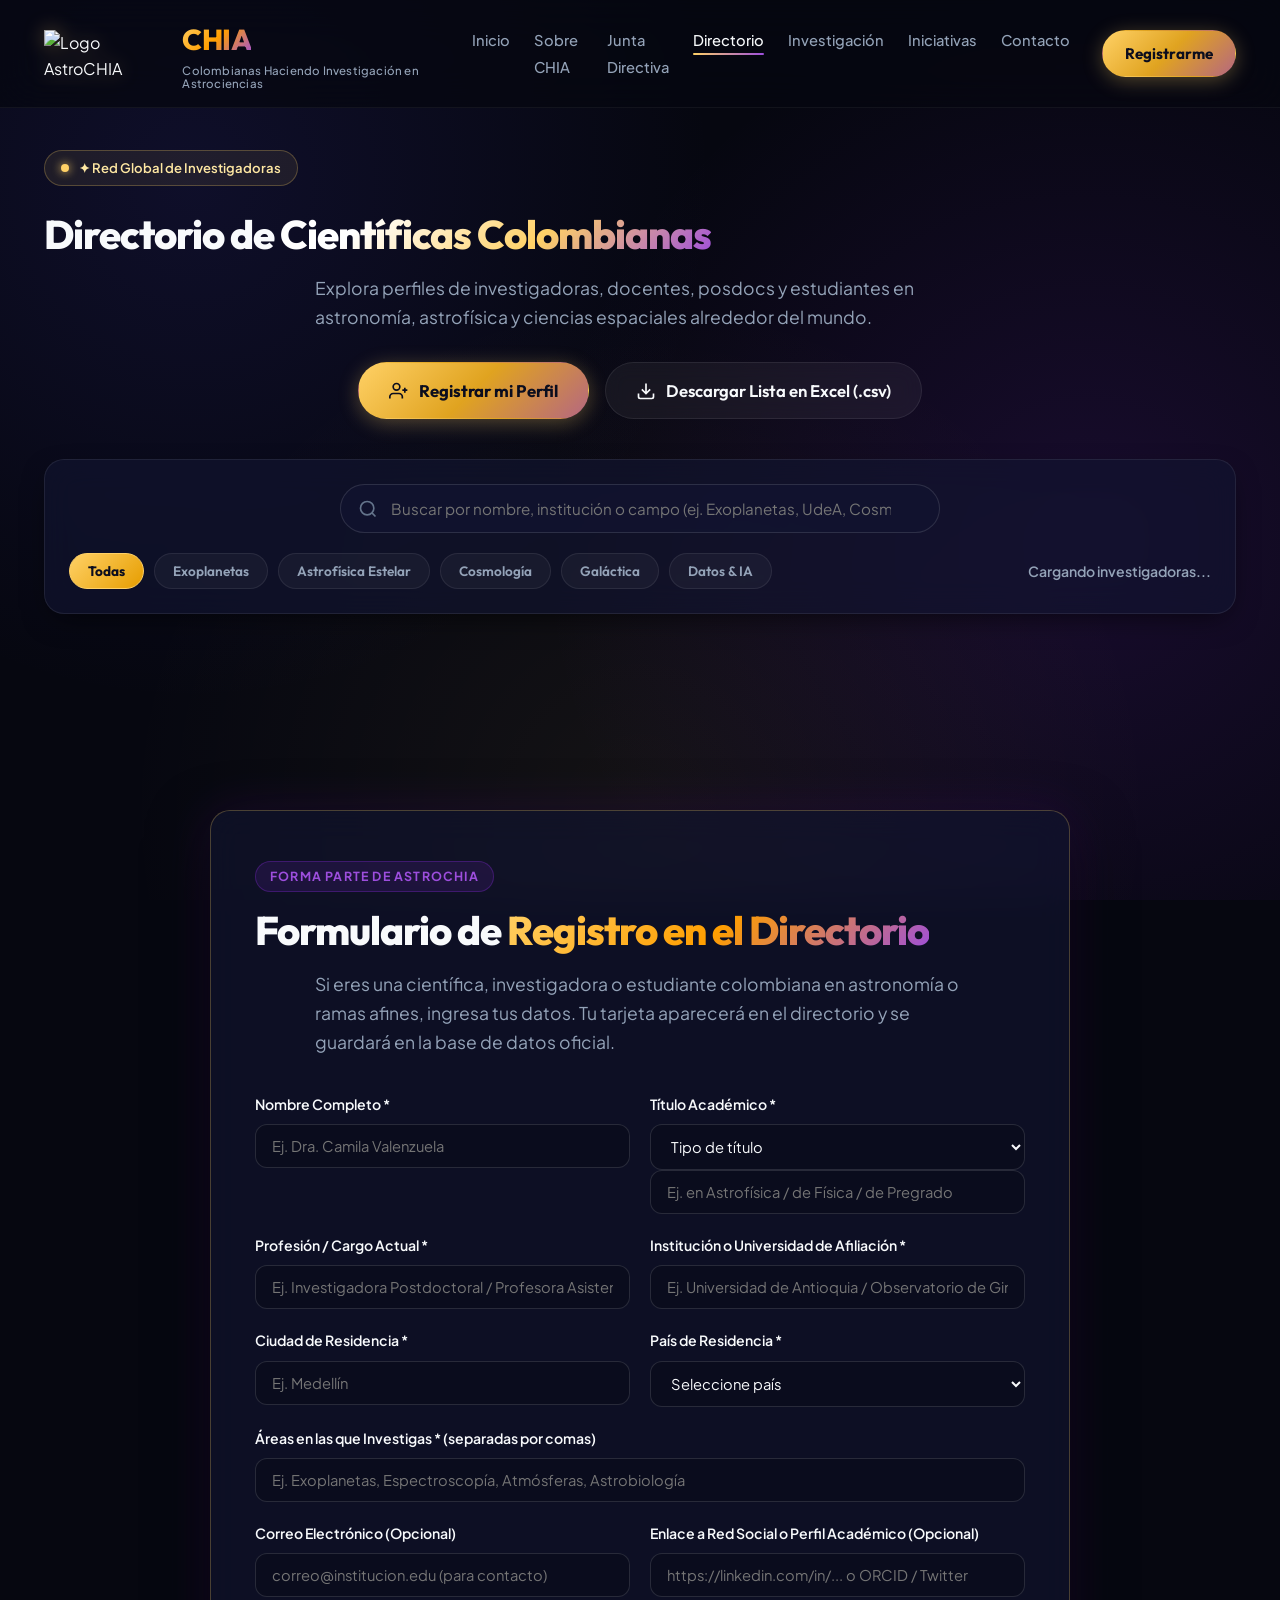
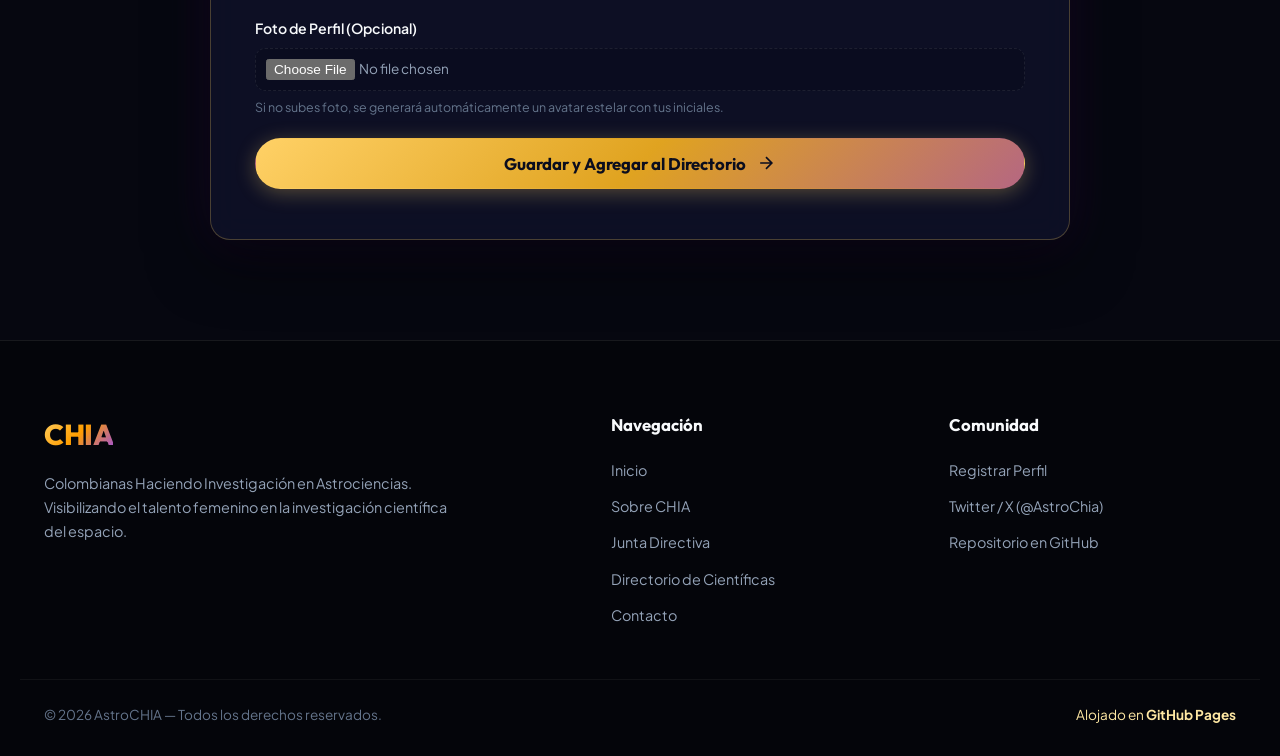
==== commit 947390ae: "Remove map section from directorio page" ====
--- a/directorio.html
+++ b/directorio.html
@@ -421,12 +421,12 @@
       </div>
     </section>
 
-  <section class="section map-section" id="map-section">
-  <div class="container">
-    <h2 class="section-title">Mapa de Distribución por País</h2>
-    <div id="world-map" style="height: 500px; width: 100%; margin-top: 1rem;"></div>
-  </div>
-</section>
+
+
+
+
+
+
 </main>
 
   <!-- Footer -->
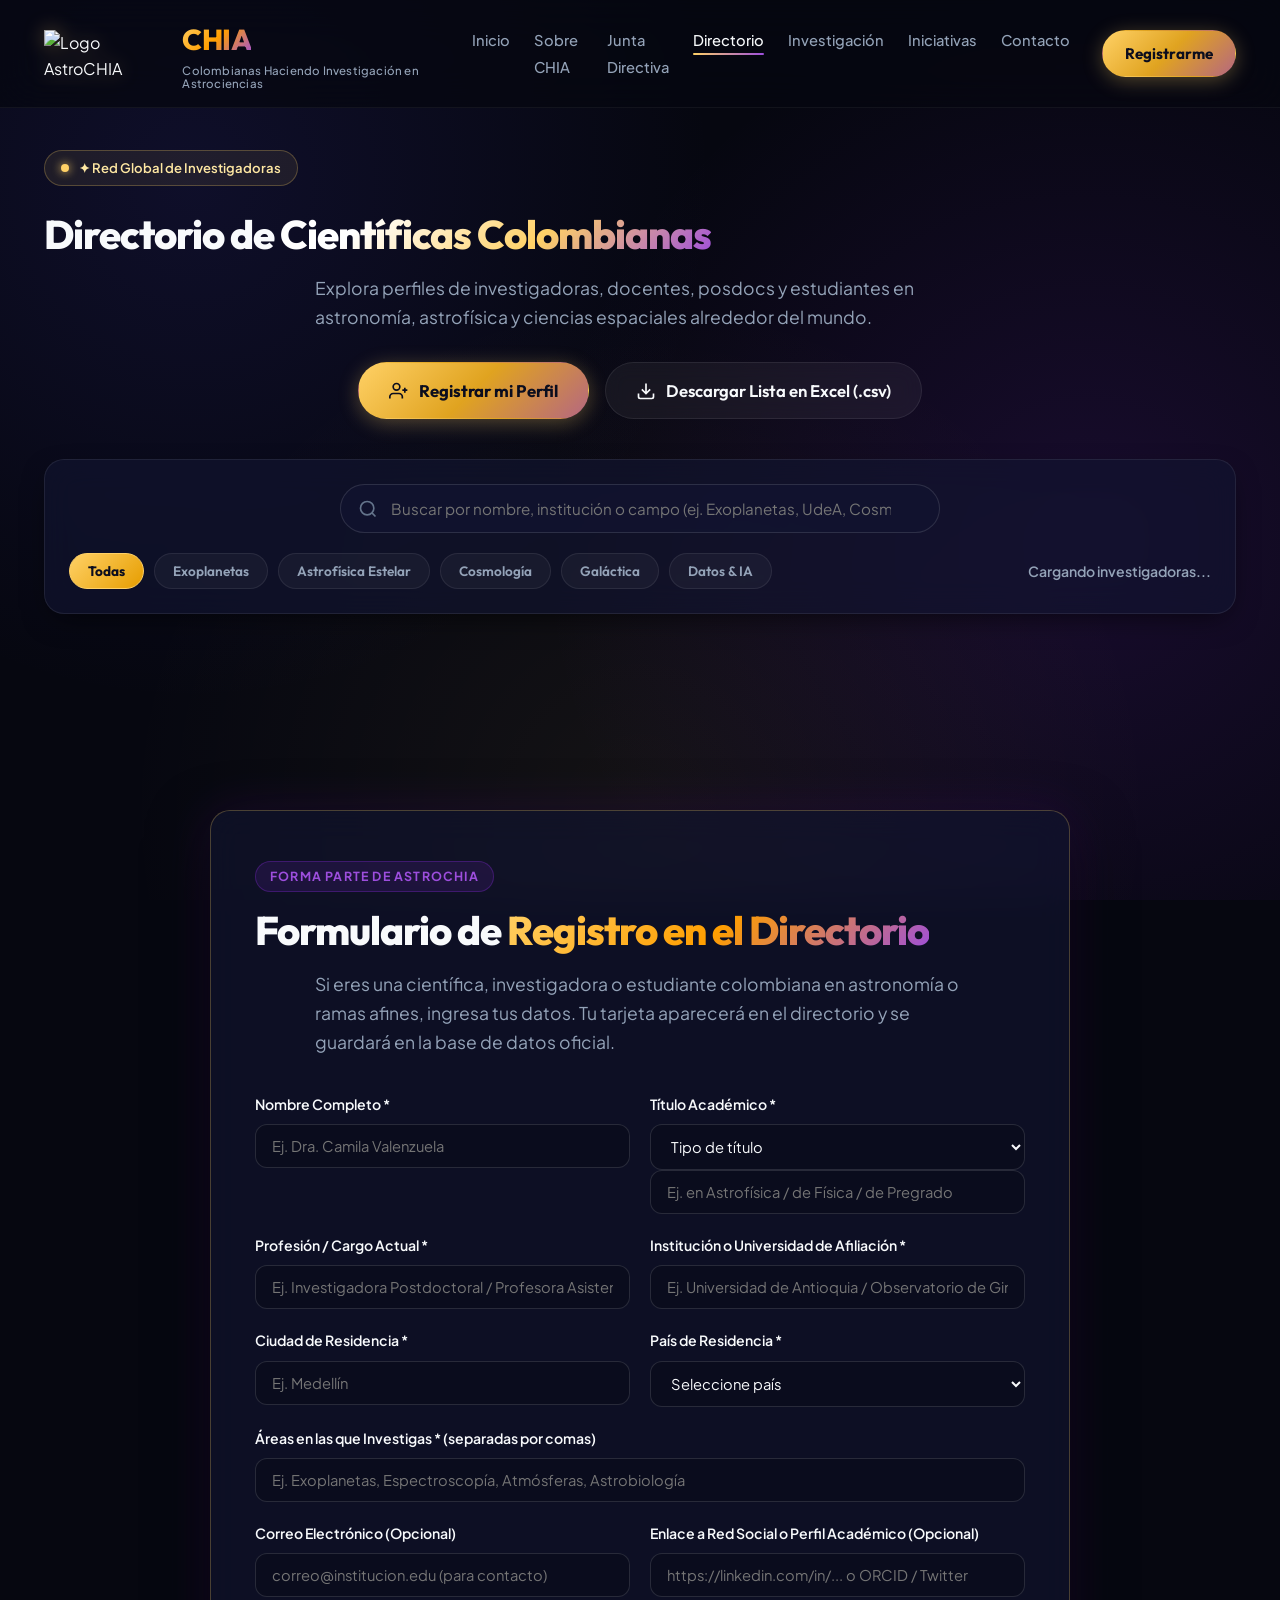
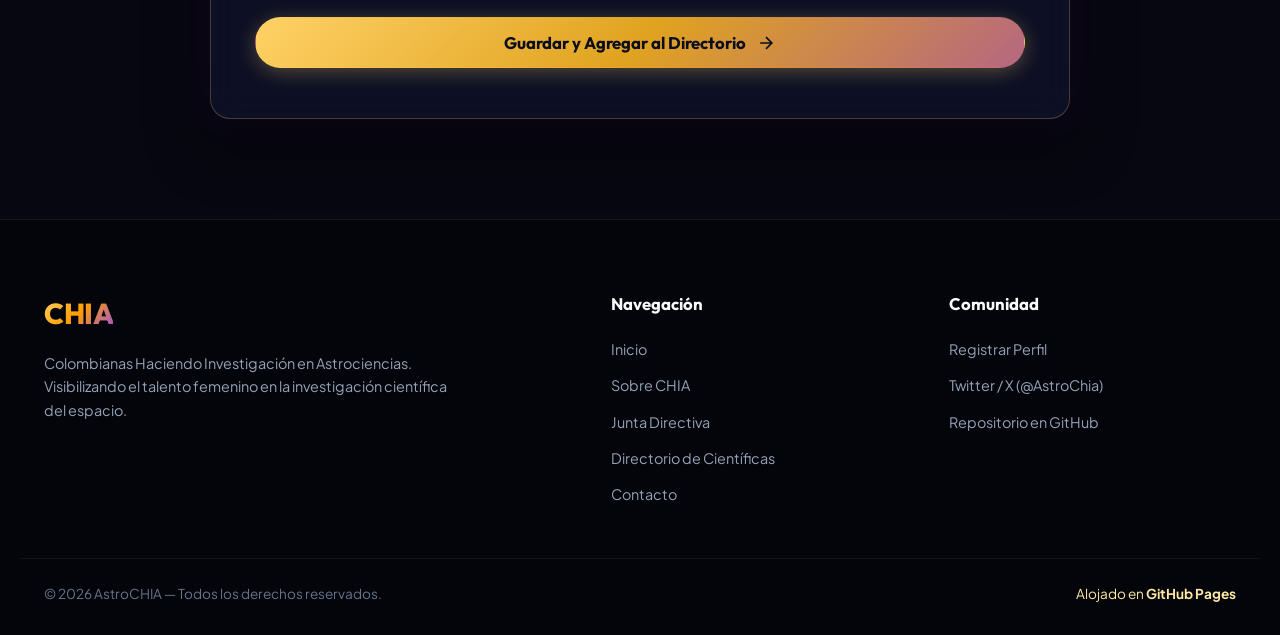
==== commit bf48b76d: "Remove photo upload UI and related handling for scientist registration" ====
--- a/directorio.html
+++ b/directorio.html
@@ -391,17 +391,7 @@
               </div>
             </div>
 
-            <div class="form-group">
-              <label for="form-foto-file">Foto de Perfil (Opcional)</label>
-              <div class="photo-upload-wrapper">
-                <input type="file" id="form-foto-file" accept="image/*">
-                <small class="upload-hint">Si no subes foto, se generará automáticamente un avatar estelar con tus iniciales.</small>
-              </div>
-              <div id="photo-preview-container" style="display: none; margin-top: 12px; align-items: center; gap: 14px;">
-                <img id="photo-preview-img" src="" alt="Vista previa" style="width: 64px; height: 64px; border-radius: 50%; object-fit: cover; border: 2px solid var(--gold-lunar);">
-                <span style="font-size: 0.85rem; color: var(--gold-lunar-light);">✓ Foto cargada correctamente</span>
-              </div>
-            </div>
+
 
             <button type="submit" class="btn btn-primary btn-block btn-lg btn-registrar" id="btn-submit-register">
               <span>Guardar y Agregar al Directorio</span>
--- a/styles.css
+++ b/styles.css
@@ -1017,6 +1017,13 @@
   flex-grow: 1;
 }
 
+ .scientist-card-location {
+    text-align: center;
+    width: 100%;
+    margin-top: 8px;   /* opcional: espacio extra */
+ }
+
+
 .card-actions {
   display: flex;
   align-items: center;
@@ -1641,4 +1648,4 @@
   margin-top: 6px;
   color: var(--text-muted);
   font-size: 0.78rem;
-}+}
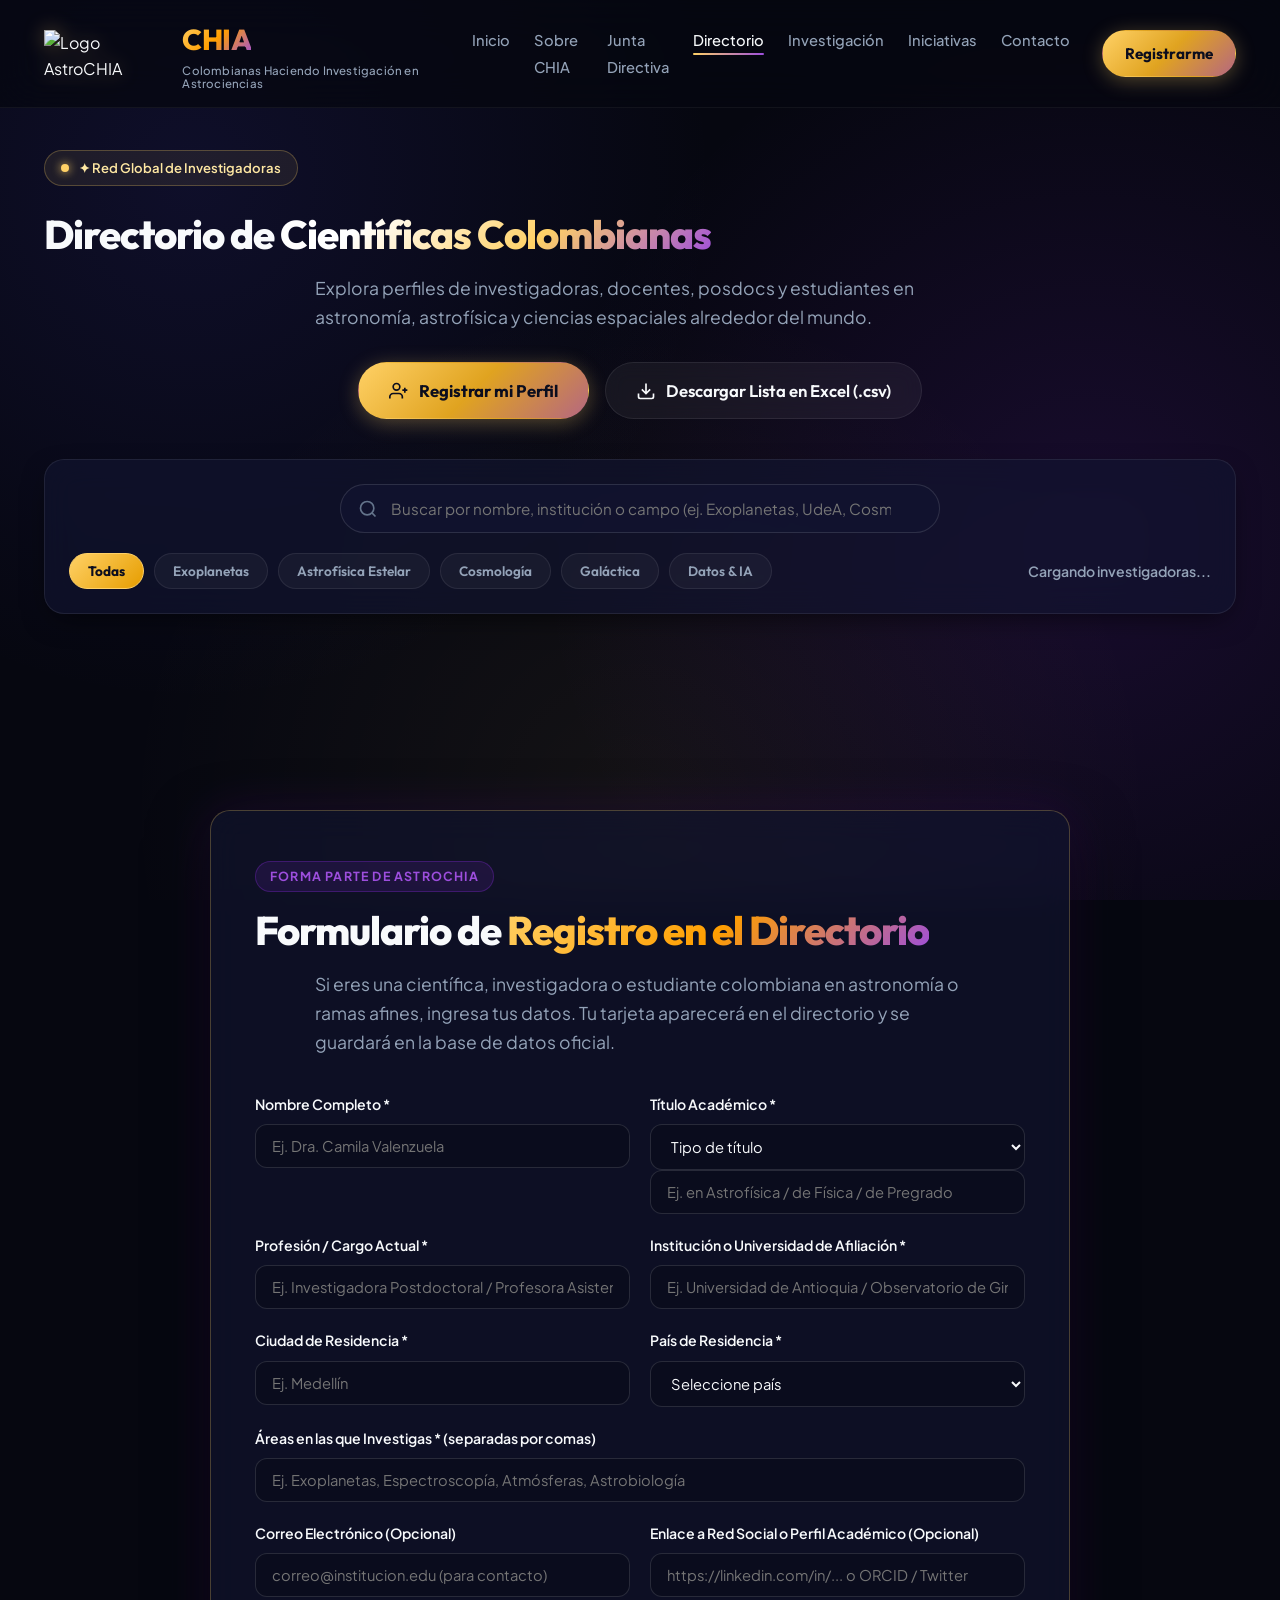
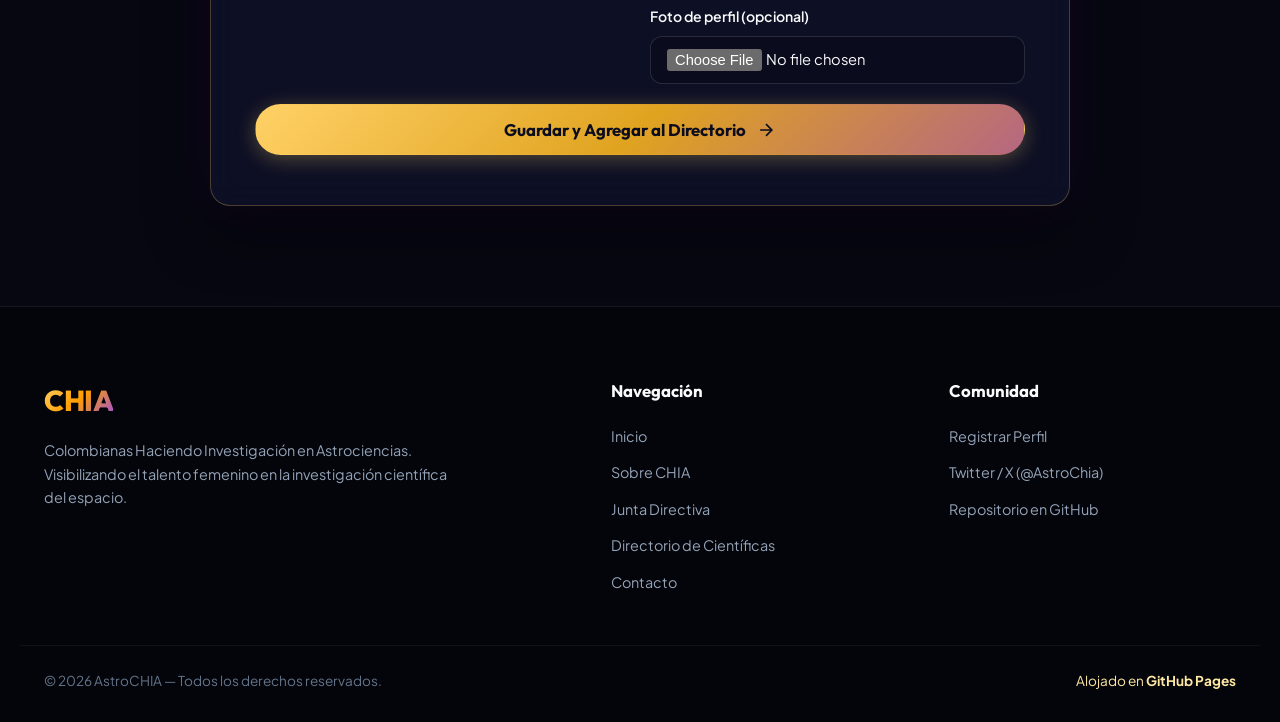
==== commit 7c7d84d2: "Fix avatar rendering logic and clean up photo handling" ====
--- a/directorio.html
+++ b/directorio.html
@@ -388,6 +388,14 @@
               <div class="form-group">
                 <label for="form-redes">Enlace a Red Social o Perfil Académico (Opcional)</label>
                 <input type="url" id="form-redes" placeholder="https://linkedin.com/in/... o ORCID / Twitter">
+                <!-- Photo upload (optional) -->
+                <div class="form-group">
+                  <label for="fotoInput">Foto de perfil (opcional)</label>
+                  <input type="file" id="fotoInput" accept="image/*">
+                </div>
+                <div id="photo-preview-container" style="display:none; margin-top:10px;">
+                  <img id="photo-preview" src="" alt="Vista previa" style="max-width:150px; border-radius:8px;">
+                </div>
               </div>
             </div>
 
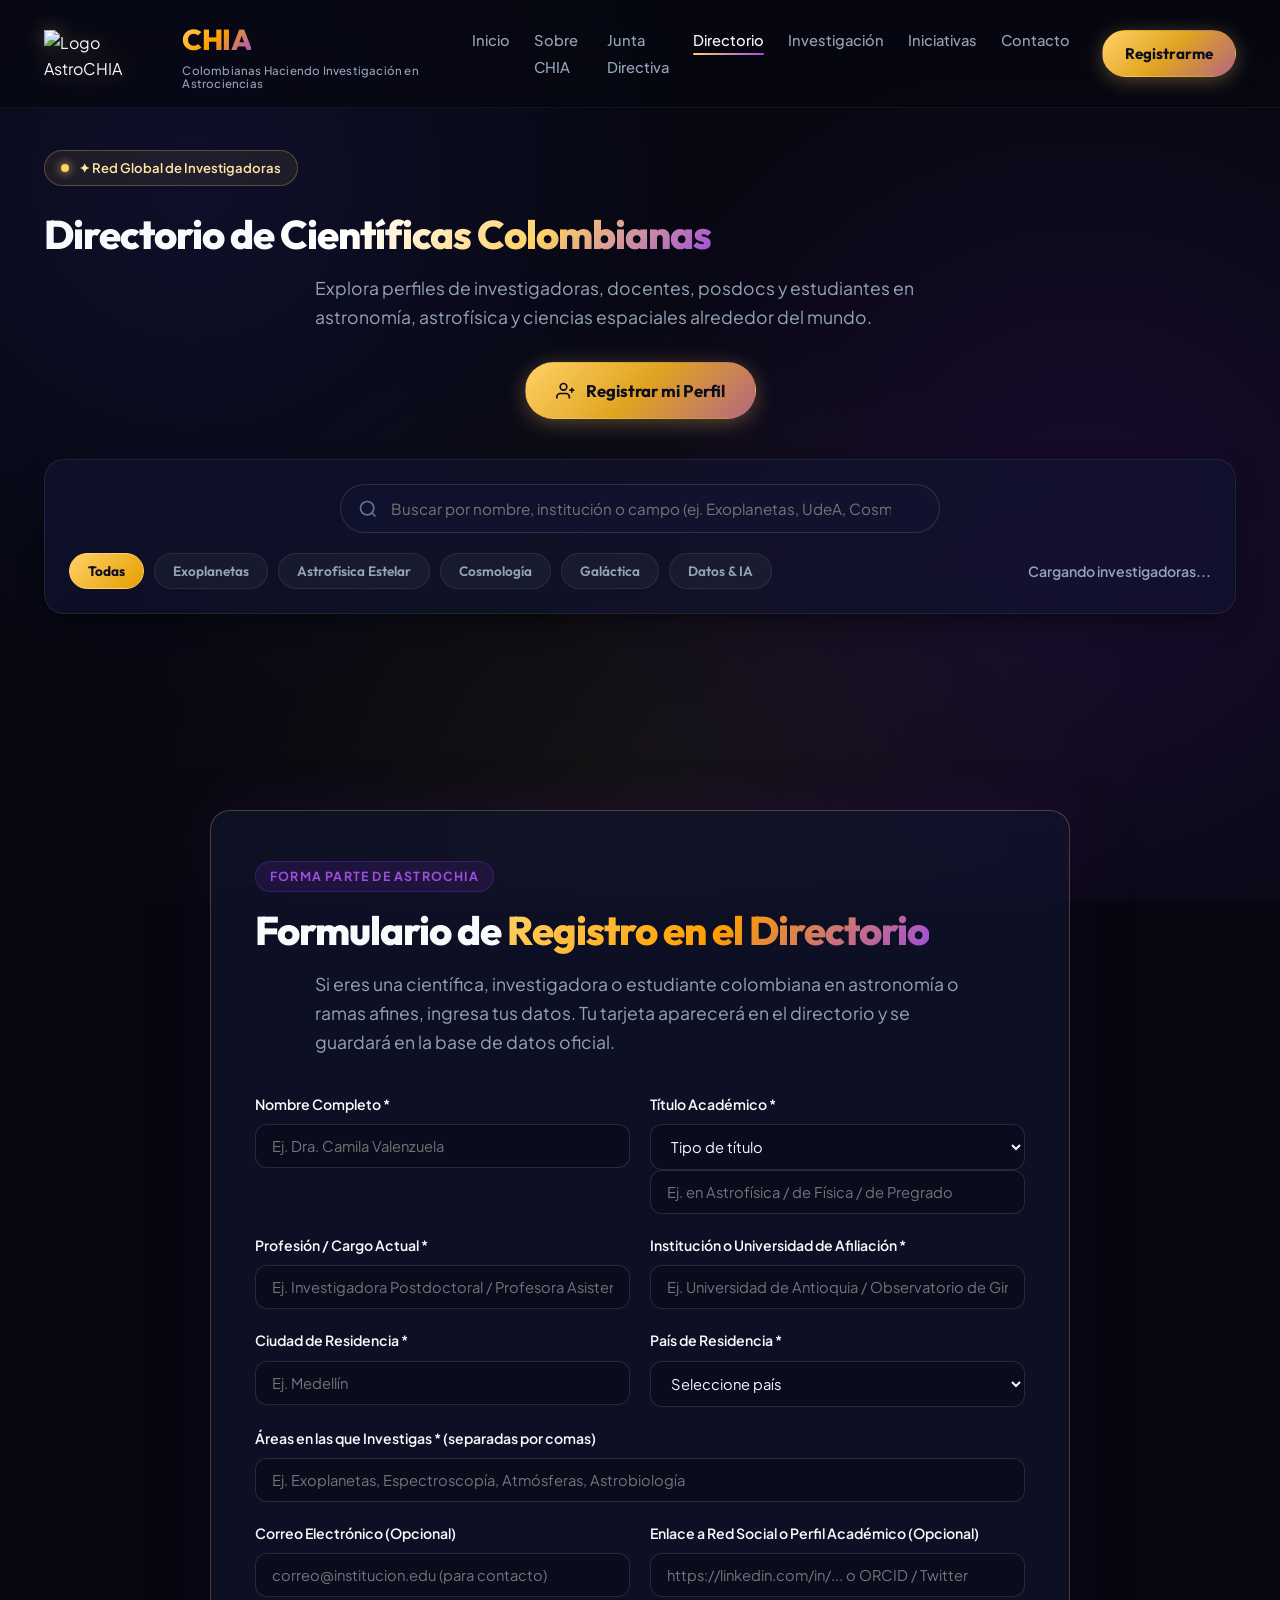
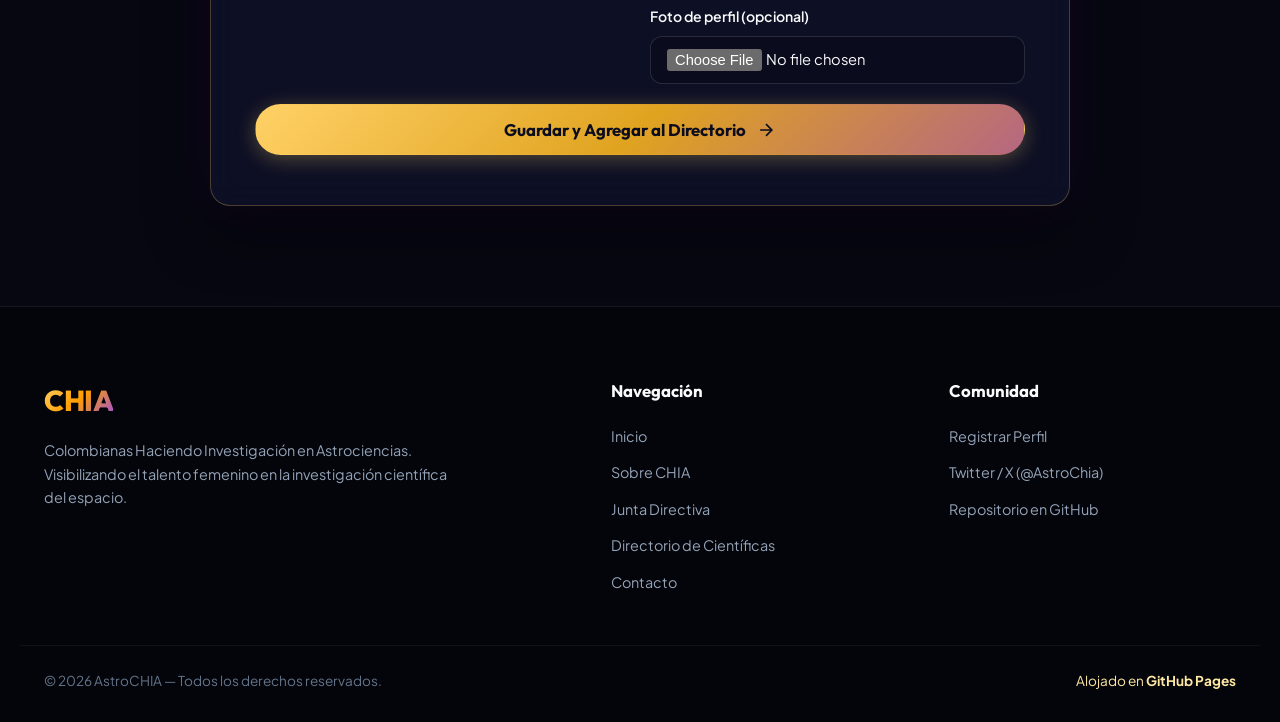
==== commit adb964a9: "Update project with latest changes" ====
--- a/directorio.html
+++ b/directorio.html
@@ -1,40 +1,51 @@
 <!DOCTYPE html>
 <html lang="es">
+
 <head>
   <meta charset="UTF-8">
   <meta name="viewport" content="width=device-width, initial-scale=1.0">
   <title>Directorio de Científicas | AstroCHIA</title>
-  <meta name="description" content="Directorio oficial de científicas e investigadoras colombianas en astronomía, astrofísica y ciencias espaciales.">
-  <meta name="keywords" content="Directorio AstroCHIA, científicas colombianas, investigadoras astronomía, astrofísicas Colombia">
+  <meta name="description"
+    content="Directorio oficial de científicas e investigadoras colombianas en astronomía, astrofísica y ciencias espaciales.">
+  <meta name="keywords"
+    content="Directorio AstroCHIA, científicas colombianas, investigadoras astronomía, astrofísicas Colombia">
   <meta name="author" content="AstroCHIA">
-  
+
   <!-- Open Graph -->
   <meta property="og:type" content="website">
   <meta property="og:title" content="Directorio de Científicas | AstroCHIA">
-  <meta property="og:description" content="Conoce y conecta con investigadoras colombianas en ciencias espaciales en todo el mundo.">
-  <meta property="og:image" content="https://raw.githubusercontent.com/astrochiacol/astrochias/main/images/logoCHIA_.png">
+  <meta property="og:description"
+    content="Conoce y conecta con investigadoras colombianas en ciencias espaciales en todo el mundo.">
+  <meta property="og:image"
+    content="https://raw.githubusercontent.com/astrochiacol/astrochias/main/images/logoCHIA_.png">
 
   <!-- Google Fonts: Outfit & Plus Jakarta Sans -->
   <link rel="preconnect" href="https://fonts.googleapis.com">
   <link rel="preconnect" href="https://fonts.gstatic.com" crossorigin>
-  <link href="https://fonts.googleapis.com/css2?family=Outfit:wght@300;400;500;600;700;800;900&family=Plus+Jakarta+Sans:ital,wght@0,300;0,400;0,500;0,600;0,700;1,400&display=swap" rel="stylesheet">
+  <link
+    href="https://fonts.googleapis.com/css2?family=Outfit:wght@300;400;500;600;700;800;900&family=Plus+Jakarta+Sans:ital,wght@0,300;0,400;0,500;0,600;0,700;1,400&display=swap"
+    rel="stylesheet">
 
   <link rel="stylesheet" href="styles.css">
-<link rel="stylesheet" href="https://unpkg.com/leaflet@1.9.4/dist/leaflet.css" integrity="sha256-p4NxAoJBhIIN+hmNHrzRCf9tD/miZyoHS5obTRR9BMY=" crossorigin="" />
+  <link rel="stylesheet" href="https://unpkg.com/leaflet@1.9.4/dist/leaflet.css"
+    integrity="sha256-p4NxAoJBhIIN+hmNHrzRCf9tD/miZyoHS5obTRR9BMY=" crossorigin="" />
 </head>
+
 <body class="page-directory">
 
   <!-- Canvas de fondo para cielo estrellado -->
   <canvas id="starfield-canvas"></canvas>
-    <div id="notification" class="notification" style="position: fixed; top: 20px; right: 20px; background: var(--gold-lunar); color: var(--bg-primary); padding: 12px 20px; border-radius: 8px; box-shadow: 0 4px 12px rgba(0,0,0,0.2); display: none; z-index: 1000;">
-      <!-- Notification message will be injected here -->
-    </div>
+  <div id="notification" class="notification"
+    style="position: fixed; top: 20px; right: 20px; background: var(--gold-lunar); color: var(--bg-primary); padding: 12px 20px; border-radius: 8px; box-shadow: 0 4px 12px rgba(0,0,0,0.2); display: none; z-index: 1000;">
+    <!-- Notification message will be injected here -->
+  </div>
 
   <!-- Barra de Navegación -->
   <header class="site-header" id="main-header">
     <nav class="navbar container" aria-label="Navegación principal">
       <a href="index.html" class="brand-logo" id="nav-brand-logo">
-        <img src="https://raw.githubusercontent.com/astrochiacol/astrochias/main/images/logoCHIA_.png" alt="Logo AstroCHIA" class="official-logo-img">
+        <img src="https://raw.githubusercontent.com/astrochiacol/astrochias/main/images/logoCHIA_.png"
+          alt="Logo AstroCHIA" class="official-logo-img">
         <div class="brand-text">
           <span class="brand-name"><span class="gradient-text">CHIA</span></span>
           <span class="brand-sub">Colombianas Haciendo Investigación en Astrociencias</span>
@@ -55,7 +66,7 @@
           <li><a href="directorio.html" class="nav-link active">Directorio</a></li>
           <li><a href="index.html#areas" class="nav-link">Investigación</a></li>
           <li><a href="#iniciativas" class="nav-link" id="link-iniciativas">Iniciativas</a></li>
-    
+
           <li><a href="index.html#contacto" class="nav-link">Contacto</a></li>
         </ul>
         <a href="#registro-directorio" class="btn btn-primary nav-cta">
@@ -66,7 +77,7 @@
   </header>
 
   <main id="main-content">
-    
+
     <!-- Header del Directorio -->
     <section class="directory-hero section">
       <div class="container text-center">
@@ -80,18 +91,23 @@
         </h1>
 
         <p class="section-subtitle">
-          Explora perfiles de investigadoras, docentes, posdocs y estudiantes en astronomía, astrofísica y ciencias espaciales alrededor del mundo.
+          Explora perfiles de investigadoras, docentes, posdocs y estudiantes en astronomía, astrofísica y ciencias
+          espaciales alrededor del mundo.
         </p>
 
         <div class="directory-hero-actions">
           <a href="#registro-directorio" class="btn btn-primary btn-lg">
-            <svg width="20" height="20" viewBox="0 0 24 24" fill="none" stroke="currentColor" stroke-width="2"><path d="M16 21v-2a4 4 0 0 0-4-4H5a4 4 0 0 0-4 4v2"/><circle cx="9" cy="7" r="4"/><path d="M19 8v6M22 11h-6"/></svg>
+            <svg width="20" height="20" viewBox="0 0 24 24" fill="none" stroke="currentColor" stroke-width="2">
+              <path d="M16 21v-2a4 4 0 0 0-4-4H5a4 4 0 0 0-4 4v2" />
+              <circle cx="9" cy="7" r="4" />
+              <path d="M19 8v6M22 11h-6" />
+            </svg>
             <span>Registrar mi Perfil</span>
           </a>
-          <button id="btn-export-excel" class="btn btn-secondary btn-lg">
+          <!--<button id="btn-export-excel" class="btn btn-secondary btn-lg">
             <svg width="20" height="20" viewBox="0 0 24 24" fill="none" stroke="currentColor" stroke-width="2"><path d="M21 15v4a2 2 0 0 1-2 2H5a2 2 0 0 1-2-2v-4M7 10l5 5 5-5M12 15V3"/></svg>
-            <span>Descargar Lista en Excel (.csv)</span>
-          </button>
+            <span>Descargar Lista en Excel (.csv)</span> 
+          </button> -->
         </div>
       </div>
     </section>
@@ -99,12 +115,19 @@
     <!-- Controles de Búsqueda y Filtros -->
     <section class="directory-body-section">
       <div class="container">
-        
+
         <div class="directory-controls-box glass-panel">
           <div class="search-input-wrapper">
-            <svg class="search-icon" width="20" height="20" viewBox="0 0 24 24" fill="none" stroke="currentColor" stroke-width="2"><circle cx="11" cy="11" r="8"/><path d="m21 21-4.3-4.3"/></svg>
-            <input type="text" id="dir-search-input" placeholder="Buscar por nombre, institución o campo (ej. Exoplanetas, UdeA, Cosmología)..." aria-label="Buscar en el directorio">
-            <button id="dir-clear-btn" class="clear-btn" aria-label="Limpiar búsqueda" style="display: none;">&times;</button>
+            <svg class="search-icon" width="20" height="20" viewBox="0 0 24 24" fill="none" stroke="currentColor"
+              stroke-width="2">
+              <circle cx="11" cy="11" r="8" />
+              <path d="m21 21-4.3-4.3" />
+            </svg>
+            <input type="text" id="dir-search-input"
+              placeholder="Buscar por nombre, institución o campo (ej. Exoplanetas, UdeA, Cosmología)..."
+              aria-label="Buscar en el directorio">
+            <button id="dir-clear-btn" class="clear-btn" aria-label="Limpiar búsqueda"
+              style="display: none;">&times;</button>
           </div>
 
           <div class="directory-meta-bar">
@@ -146,7 +169,8 @@
             <span class="section-tag">Forma Parte de AstroCHIA</span>
             <h2 class="section-title">Formulario de <span class="gradient-text">Registro en el Directorio</span></h2>
             <p class="section-subtitle">
-              Si eres una científica, investigadora o estudiante colombiana en astronomía o ramas afines, ingresa tus datos. Tu tarjeta aparecerá en el directorio y se guardará en la base de datos oficial.
+              Si eres una científica, investigadora o estudiante colombiana en astronomía o ramas afines, ingresa tus
+              datos. Tu tarjeta aparecerá en el directorio y se guardará en la base de datos oficial.
             </p>
           </div>
 
@@ -158,7 +182,7 @@
               </div>
               <div class="form-group">
                 <label for="form-titulo">Título Académico *</label>
-                                <div class="form-titulo-group">
+                <div class="form-titulo-group">
                   <select id="form-titulo-prefix" required>
                     <option value="" disabled selected>Tipo de título</option>
                     <option>PhD</option>
@@ -173,211 +197,214 @@
             <div class="form-row">
               <div class="form-group">
                 <label for="form-profesion">Profesión / Cargo Actual *</label>
-                <input type="text" id="form-profesion" required placeholder="Ej. Investigadora Postdoctoral / Profesora Asistente">
+                <input type="text" id="form-profesion" required
+                  placeholder="Ej. Investigadora Postdoctoral / Profesora Asistente">
               </div>
               <div class="form-group">
                 <label for="form-institucion">Institución o Universidad de Afiliación *</label>
-                <input type="text" id="form-institucion" required placeholder="Ej. Universidad de Antioquia / Observatorio de Ginebra">
-              </div>
-            </div>
-<div class="form-row">
-  <div class="form-group">
-    <label for="form-ciudad">Ciudad de Residencia *</label>
-    <input type="text" id="form-ciudad" required placeholder="Ej. Medellín">
-  </div>
-  <div class="form-group">
-    <label for="form-pais">País de Residencia *</label>
-    <select id="form-pais" required>
-        <option value="" disabled selected>Seleccione país</option>
-        <option value="Afganistán">Afganistán</option>
-        <option value="Albania">Albania</option>
-        <option value="Alemania">Alemania</option>
-        <option value="Andorra">Andorra</option>
-        <option value="Angola">Angola</option>
-        <option value="Antigua y Barbuda">Antigua y Barbuda</option>
-        <option value="Arabia Saudita">Arabia Saudita</option>
-        <option value="Argelia">Argelia</option>
-        <option value="Argentina">Argentina</option>
-        <option value="Armenia">Armenia</option>
-        <option value="Australia">Australia</option>
-        <option value="Austria">Austria</option>
-        <option value="Azerbaiyán">Azerbaiyán</option>
-        <option value="Bahamas">Bahamas</option>
-        <option value="Bangladesh">Bangladesh</option>
-        <option value="Barbados">Barbados</option>
-        <option value="Bélgica">Bélgica</option>
-        <option value="Belice">Belice</option>
-        <option value="Benín">Benín</option>
-        <option value="Bermudas">Bermudas</option>
-        <option value="Bolivia">Bolivia</option>
-        <option value="Bosnia y Herzegovina">Bosnia y Herzegovina</option>
-        <option value="Botsuana">Botsuana</option>
-        <option value="Brasil">Brasil</option>
-        <option value="Brunéi">Brunéi</option>
-        <option value="Bulgaria">Bulgaria</option>
-        <option value="Burkina Faso">Burkina Faso</option>
-        <option value="Burundi">Burundi</option>
-        <option value="Cabo Verde">Cabo Verde</option>
-        <option value="Camboya">Camboya</option>
-        <option value="Camerún">Camerún</option>
-        <option value="Canadá">Canadá</option>
-        <option value="Chile">Chile</option>
-        <option value="China">China</option>
-        <option value="Chipre">Chipre</option>
-        <option value="Colombia">Colombia</option>
-        <option value="Comoras">Comoras</option>
-        <option value="Corea del Norte">Corea del Norte</option>
-        <option value="Corea del Sur">Corea del Sur</option>
-        <option value="Costa Rica">Costa Rica</option>
-        <option value="Croacia">Croacia</option>
-        <option value="Cuba">Cuba</option>
-        <option value="Dinamarca">Dinamarca</option>
-        <option value="Dominica">Dominica</option>
-        <option value="Ecuador">Ecuador</option>
-        <option value="Egipto">Egipto</option>
-        <option value="El Salvador">El Salvador</option>
-        <option value="Emiratos Árabes Unidos">Emiratos Árabes Unidos</option>
-        <option value="Eritrea">Eritrea</option>
-        <option value="Eslovaquia">Eslovaquia</option>
-        <option value="Eslovenia">Eslovenia</option>
-        <option value="España">España</option>
-        <option value="Estados Unidos">Estados Unidos</option>
-        <option value="Estonia">Estonia</option>
-        <option value="Etiopía">Etiopía</option>
-        <option value="Filipinas">Filipinas</option>
-        <option value="Finlandia">Finlandia</option>
-        <option value="Francia">Francia</option>
-        <option value="Gabón">Gabón</option>
-        <option value="Gambia">Gambia</option>
-        <option value="Georgia">Georgia</option>
-        <option value="Ghana">Ghana</option>
-        <option value="Granada">Granada</option>
-        <option value="Grecia">Grecia</option>
-        <option value="Guatemala">Guatemala</option>
-        <option value="Guyana">Guyana</option>
-        <option value="Haití">Haití</option>
-        <option value="Honduras">Honduras</option>
-        <option value="Hungría">Hungría</option>
-        <option value="India">India</option>
-        <option value="Indonesia">Indonesia</option>
-        <option value="Irán">Irán</option>
-        <option value="Irlanda">Irlanda</option>
-        <option value="Islandia">Islandia</option>
-        <option value="Israel">Israel</option>
-        <option value="Italia">Italia</option>
-        <option value="Jamaica">Jamaica</option>
-        <option value="Japón">Japón</option>
-        <option value="Jordania">Jordania</option>
-        <option value="Kazajistán">Kazajistán</option>
-        <option value="Kenia">Kenia</option>
-        <option value="Kiribati">Kiribati</option>
-        <option value="Kuwait">Kuwait</option>
-        <option value="Lao">Laos</option>
-        <option value="Letonia">Letonia</option>
-        <option value="Líbano">Líbano</option>
-        <option value="Lesoto">Lesoto</option>
-        <option value="Liberia">Liberia</option>
-        <option value="Libia">Libia</option>
-        <option value="Liechtenstein">Liechtenstein</option>
-        <option value="Lituania">Lituania</option>
-        <option value="Luxemburgo">Luxemburgo</option>
-        <option value="Macedonia del Norte">Macedonia del Norte</option>
-        <option value="Madagascar">Madagascar</option>
-        <option value="Malasia">Malasia</option>
-        <option value="Malaui">Malaui</option>
-        <option value="Maldivas">Maldivas</option>
-        <option value="Malí">Malí</option>
-        <option value="Malta">Malta</option>
-        <option value="Marruecos">Marruecos</option>
-        <option value="Mauricio">Mauricio</option>
-        <option value="Mauritania">Mauritania</option>
-        <option value="México">México</option>
-        <option value="Micronesia">Micronesia</option>
-        <option value="Moldavia">Moldavia</option>
-        <option value="Mónaco">Mónaco</option>
-        <option value="Mongolia">Mongolia</option>
-        <option value="Montenegro">Montenegro</option>
-        <option value="Mozambique">Mozambique</option>
-        <option value="Namibia">Namibia</option>
-        <option value="Nauru">Nauru</option>
-        <option value="Nepal">Nepal</option>
-        <option value="Nicaragua">Nicaragua</option>
-        <option value="Níger">Níger</option>
-        <option value="Nigeria">Nigeria</option>
-        <option value="Noruega">Noruega</option>
-        <option value="Nueva Zelanda">Nueva Zelanda</option>
-        <option value="Omán">Omán</option>
-        <option value="Países Bajos">Países Bajos</option>
-        <option value="Pakistán">Pakistán</option>
-        <option value="Palaos">Palaos</option>
-        <option value="Palestina">Palestina</option>
-        <option value="Panamá">Panamá</option>
-        <option value="Papúa Nueva Guinea">Papúa Nueva Guinea</option>
-        <option value="Paraguay">Paraguay</option>
-        <option value="Perú">Perú</option>
-        <option value="Polonia">Polonia</option>
-        <option value="Portugal">Portugal</option>
-        <option value="Qatar">Qatar</option>
-        <option value="Reino Unido">Reino Unido</option>
-        <option value="República Centroafricana">República Centroafricana</option>
-        <option value="República Checa">República Checa</option>
-        <option value="República del Congo">República del Congo</option>
-        <option value="República Democrática del Congo">República Democrática del Congo</option>
-        <option value="República Dominicana">República Dominicana</option>
-        <option value="Ruanda">Ruanda</option>
-        <option value="Rumanía">Rumanía</option>
-        <option value="Rusia">Rusia</option>
-        <option value="Samoa">Samoa</option>
-        <option value="San Cristóbal y Nieves">San Cristóbal y Nieves</option>
-        <option value="San Marino">San Marino</option>
-        <option value="San Vicente y las Granadinas">San Vicente y las Granadinas</option>
-        <option value="Santa Lucía">Santa Lucía</option>
-        <option value="Santo Tomé y Príncipe">Santo Tomé y Príncipe</option>
-        <option value="Senegal">Senegal</option>
-        <option value="Serbia">Serbia</option>
-        <option value="Seychelles">Seychelles</option>
-        <option value="Sierra Leona">Sierra Leona</option>
-        <option value="Singapur">Singapur</option>
-        <option value="Siria">Siria</option>
-        <option value="Somalia">Somalia</option>
-        <option value="Sri Lanka">Sri Lanka</option>
-        <option value="Suazilandia">Suazilandia</option>
-        <option value="Sudáfrica">Sudáfrica</option>
-        <option value="Sudán">Sudán</option>
-        <option value="Sudán del Sur">Sudán del Sur</option>
-        <option value="Suecia">Suecia</option>
-        <option value="Suiza">Suiza</option>
-        <option value="Surinam">Surinam</option>
-        <option value="Tailandia">Tailandia</option>
-        <option value="Tanzania">Tanzania</option>
-        <option value="Tayikistán">Tayikistán</option>
-        <option value="Timor Oriental">Timor Oriental</option>
-        <option value="Togo">Togo</option>
-        <option value="Tonga">Tonga</option>
-        <option value="Trinidad y Tobago">Trinidad y Tobago</option>
-        <option value="Túnez">Túnez</option>
-        <option value="Turkmenistán">Turkmenistán</option>
-        <option value="Turquía">Turquía</option>
-        <option value="Tuvalu">Tuvalu</option>
-        <option value="Ucrania">Ucrania</option>
-        <option value="Uganda">Uganda</option>
-        <option value="Uruguay">Uruguay</option>
-        <option value="Uzbekistán">Uzbekistán</option>
-        <option value="Vanuatu">Vanuatu</option>
-        <option value="Vaticano">Vaticano</option>
-        <option value="Venezuela">Venezuela</option>
-        <option value="Vietnam">Vietnam</option>
-        <option value="Yemen">Yemen</option>
-        <option value="Yibuti">Yibuti</option>
-        <option value="Zambia">Zambia</option>
-        <option value="Zimbabue">Zimbabue</option>
-    </select>
-  </div>
-</div>
+                <input type="text" id="form-institucion" required
+                  placeholder="Ej. Universidad de Antioquia / Observatorio de Ginebra">
+              </div>
+            </div>
+            <div class="form-row">
+              <div class="form-group">
+                <label for="form-ciudad">Ciudad de Residencia *</label>
+                <input type="text" id="form-ciudad" required placeholder="Ej. Medellín">
+              </div>
+              <div class="form-group">
+                <label for="form-pais">País de Residencia *</label>
+                <select id="form-pais" required>
+                  <option value="" disabled selected>Seleccione país</option>
+                  <option value="Afganistán">Afganistán</option>
+                  <option value="Albania">Albania</option>
+                  <option value="Alemania">Alemania</option>
+                  <option value="Andorra">Andorra</option>
+                  <option value="Angola">Angola</option>
+                  <option value="Antigua y Barbuda">Antigua y Barbuda</option>
+                  <option value="Arabia Saudita">Arabia Saudita</option>
+                  <option value="Argelia">Argelia</option>
+                  <option value="Argentina">Argentina</option>
+                  <option value="Armenia">Armenia</option>
+                  <option value="Australia">Australia</option>
+                  <option value="Austria">Austria</option>
+                  <option value="Azerbaiyán">Azerbaiyán</option>
+                  <option value="Bahamas">Bahamas</option>
+                  <option value="Bangladesh">Bangladesh</option>
+                  <option value="Barbados">Barbados</option>
+                  <option value="Bélgica">Bélgica</option>
+                  <option value="Belice">Belice</option>
+                  <option value="Benín">Benín</option>
+                  <option value="Bermudas">Bermudas</option>
+                  <option value="Bolivia">Bolivia</option>
+                  <option value="Bosnia y Herzegovina">Bosnia y Herzegovina</option>
+                  <option value="Botsuana">Botsuana</option>
+                  <option value="Brasil">Brasil</option>
+                  <option value="Brunéi">Brunéi</option>
+                  <option value="Bulgaria">Bulgaria</option>
+                  <option value="Burkina Faso">Burkina Faso</option>
+                  <option value="Burundi">Burundi</option>
+                  <option value="Cabo Verde">Cabo Verde</option>
+                  <option value="Camboya">Camboya</option>
+                  <option value="Camerún">Camerún</option>
+                  <option value="Canadá">Canadá</option>
+                  <option value="Chile">Chile</option>
+                  <option value="China">China</option>
+                  <option value="Chipre">Chipre</option>
+                  <option value="Colombia">Colombia</option>
+                  <option value="Comoras">Comoras</option>
+                  <option value="Corea del Norte">Corea del Norte</option>
+                  <option value="Corea del Sur">Corea del Sur</option>
+                  <option value="Costa Rica">Costa Rica</option>
+                  <option value="Croacia">Croacia</option>
+                  <option value="Cuba">Cuba</option>
+                  <option value="Dinamarca">Dinamarca</option>
+                  <option value="Dominica">Dominica</option>
+                  <option value="Ecuador">Ecuador</option>
+                  <option value="Egipto">Egipto</option>
+                  <option value="El Salvador">El Salvador</option>
+                  <option value="Emiratos Árabes Unidos">Emiratos Árabes Unidos</option>
+                  <option value="Eritrea">Eritrea</option>
+                  <option value="Eslovaquia">Eslovaquia</option>
+                  <option value="Eslovenia">Eslovenia</option>
+                  <option value="España">España</option>
+                  <option value="Estados Unidos">Estados Unidos</option>
+                  <option value="Estonia">Estonia</option>
+                  <option value="Etiopía">Etiopía</option>
+                  <option value="Filipinas">Filipinas</option>
+                  <option value="Finlandia">Finlandia</option>
+                  <option value="Francia">Francia</option>
+                  <option value="Gabón">Gabón</option>
+                  <option value="Gambia">Gambia</option>
+                  <option value="Georgia">Georgia</option>
+                  <option value="Ghana">Ghana</option>
+                  <option value="Granada">Granada</option>
+                  <option value="Grecia">Grecia</option>
+                  <option value="Guatemala">Guatemala</option>
+                  <option value="Guyana">Guyana</option>
+                  <option value="Haití">Haití</option>
+                  <option value="Honduras">Honduras</option>
+                  <option value="Hungría">Hungría</option>
+                  <option value="India">India</option>
+                  <option value="Indonesia">Indonesia</option>
+                  <option value="Irán">Irán</option>
+                  <option value="Irlanda">Irlanda</option>
+                  <option value="Islandia">Islandia</option>
+                  <option value="Israel">Israel</option>
+                  <option value="Italia">Italia</option>
+                  <option value="Jamaica">Jamaica</option>
+                  <option value="Japón">Japón</option>
+                  <option value="Jordania">Jordania</option>
+                  <option value="Kazajistán">Kazajistán</option>
+                  <option value="Kenia">Kenia</option>
+                  <option value="Kiribati">Kiribati</option>
+                  <option value="Kuwait">Kuwait</option>
+                  <option value="Lao">Laos</option>
+                  <option value="Letonia">Letonia</option>
+                  <option value="Líbano">Líbano</option>
+                  <option value="Lesoto">Lesoto</option>
+                  <option value="Liberia">Liberia</option>
+                  <option value="Libia">Libia</option>
+                  <option value="Liechtenstein">Liechtenstein</option>
+                  <option value="Lituania">Lituania</option>
+                  <option value="Luxemburgo">Luxemburgo</option>
+                  <option value="Macedonia del Norte">Macedonia del Norte</option>
+                  <option value="Madagascar">Madagascar</option>
+                  <option value="Malasia">Malasia</option>
+                  <option value="Malaui">Malaui</option>
+                  <option value="Maldivas">Maldivas</option>
+                  <option value="Malí">Malí</option>
+                  <option value="Malta">Malta</option>
+                  <option value="Marruecos">Marruecos</option>
+                  <option value="Mauricio">Mauricio</option>
+                  <option value="Mauritania">Mauritania</option>
+                  <option value="México">México</option>
+                  <option value="Micronesia">Micronesia</option>
+                  <option value="Moldavia">Moldavia</option>
+                  <option value="Mónaco">Mónaco</option>
+                  <option value="Mongolia">Mongolia</option>
+                  <option value="Montenegro">Montenegro</option>
+                  <option value="Mozambique">Mozambique</option>
+                  <option value="Namibia">Namibia</option>
+                  <option value="Nauru">Nauru</option>
+                  <option value="Nepal">Nepal</option>
+                  <option value="Nicaragua">Nicaragua</option>
+                  <option value="Níger">Níger</option>
+                  <option value="Nigeria">Nigeria</option>
+                  <option value="Noruega">Noruega</option>
+                  <option value="Nueva Zelanda">Nueva Zelanda</option>
+                  <option value="Omán">Omán</option>
+                  <option value="Países Bajos">Países Bajos</option>
+                  <option value="Pakistán">Pakistán</option>
+                  <option value="Palaos">Palaos</option>
+                  <option value="Palestina">Palestina</option>
+                  <option value="Panamá">Panamá</option>
+                  <option value="Papúa Nueva Guinea">Papúa Nueva Guinea</option>
+                  <option value="Paraguay">Paraguay</option>
+                  <option value="Perú">Perú</option>
+                  <option value="Polonia">Polonia</option>
+                  <option value="Portugal">Portugal</option>
+                  <option value="Qatar">Qatar</option>
+                  <option value="Reino Unido">Reino Unido</option>
+                  <option value="República Centroafricana">República Centroafricana</option>
+                  <option value="República Checa">República Checa</option>
+                  <option value="República del Congo">República del Congo</option>
+                  <option value="República Democrática del Congo">República Democrática del Congo</option>
+                  <option value="República Dominicana">República Dominicana</option>
+                  <option value="Ruanda">Ruanda</option>
+                  <option value="Rumanía">Rumanía</option>
+                  <option value="Rusia">Rusia</option>
+                  <option value="Samoa">Samoa</option>
+                  <option value="San Cristóbal y Nieves">San Cristóbal y Nieves</option>
+                  <option value="San Marino">San Marino</option>
+                  <option value="San Vicente y las Granadinas">San Vicente y las Granadinas</option>
+                  <option value="Santa Lucía">Santa Lucía</option>
+                  <option value="Santo Tomé y Príncipe">Santo Tomé y Príncipe</option>
+                  <option value="Senegal">Senegal</option>
+                  <option value="Serbia">Serbia</option>
+                  <option value="Seychelles">Seychelles</option>
+                  <option value="Sierra Leona">Sierra Leona</option>
+                  <option value="Singapur">Singapur</option>
+                  <option value="Siria">Siria</option>
+                  <option value="Somalia">Somalia</option>
+                  <option value="Sri Lanka">Sri Lanka</option>
+                  <option value="Suazilandia">Suazilandia</option>
+                  <option value="Sudáfrica">Sudáfrica</option>
+                  <option value="Sudán">Sudán</option>
+                  <option value="Sudán del Sur">Sudán del Sur</option>
+                  <option value="Suecia">Suecia</option>
+                  <option value="Suiza">Suiza</option>
+                  <option value="Surinam">Surinam</option>
+                  <option value="Tailandia">Tailandia</option>
+                  <option value="Tanzania">Tanzania</option>
+                  <option value="Tayikistán">Tayikistán</option>
+                  <option value="Timor Oriental">Timor Oriental</option>
+                  <option value="Togo">Togo</option>
+                  <option value="Tonga">Tonga</option>
+                  <option value="Trinidad y Tobago">Trinidad y Tobago</option>
+                  <option value="Túnez">Túnez</option>
+                  <option value="Turkmenistán">Turkmenistán</option>
+                  <option value="Turquía">Turquía</option>
+                  <option value="Tuvalu">Tuvalu</option>
+                  <option value="Ucrania">Ucrania</option>
+                  <option value="Uganda">Uganda</option>
+                  <option value="Uruguay">Uruguay</option>
+                  <option value="Uzbekistán">Uzbekistán</option>
+                  <option value="Vanuatu">Vanuatu</option>
+                  <option value="Vaticano">Vaticano</option>
+                  <option value="Venezuela">Venezuela</option>
+                  <option value="Vietnam">Vietnam</option>
+                  <option value="Yemen">Yemen</option>
+                  <option value="Yibuti">Yibuti</option>
+                  <option value="Zambia">Zambia</option>
+                  <option value="Zimbabue">Zimbabue</option>
+                </select>
+              </div>
+            </div>
 
             <div class="form-group">
               <label for="form-areas">Áreas en las que Investigas * (separadas por comas)</label>
-              <input type="text" id="form-areas" required placeholder="Ej. Exoplanetas, Espectroscopía, Atmósferas, Astrobiología">
+              <input type="text" id="form-areas" required
+                placeholder="Ej. Exoplanetas, Espectroscopía, Atmósferas, Astrobiología">
             </div>
 
             <div class="form-row">
@@ -403,7 +430,9 @@
 
             <button type="submit" class="btn btn-primary btn-block btn-lg btn-registrar" id="btn-submit-register">
               <span>Guardar y Agregar al Directorio</span>
-              <svg width="20" height="20" viewBox="0 0 24 24" fill="none" stroke="currentColor" stroke-width="2"><path d="M5 12h14M12 5l7 7-7 7"/></svg>
+              <svg width="20" height="20" viewBox="0 0 24 24" fill="none" stroke="currentColor" stroke-width="2">
+                <path d="M5 12h14M12 5l7 7-7 7" />
+              </svg>
             </button>
 
 
@@ -425,7 +454,7 @@
 
 
 
-</main>
+  </main>
 
   <!-- Footer -->
   <footer class="site-footer">
@@ -435,7 +464,8 @@
           <span class="brand-name"><span class="gradient-text">CHIA</span></span>
         </div>
         <p class="footer-desc">
-          Colombianas Haciendo Investigación en Astrociencias. Visibilizando el talento femenino en la investigación científica del espacio.
+          Colombianas Haciendo Investigación en Astrociencias. Visibilizando el talento femenino en la investigación
+          científica del espacio.
         </p>
       </div>
 
@@ -455,7 +485,8 @@
         <ul>
           <li><a href="#registro-directorio">Registrar Perfil</a></li>
           <li><a href="https://twitter.com/AstroChia" target="_blank" rel="noopener">Twitter / X (@AstroChia)</a></li>
-          <li><a href="https://github.com/astrochiacol/chia" target="_blank" rel="noopener">Repositorio en GitHub</a></li>
+          <li><a href="https://github.com/astrochiacol/chia" target="_blank" rel="noopener">Repositorio en GitHub</a>
+          </li>
         </ul>
       </div>
     </div>
@@ -466,7 +497,9 @@
     </div>
   </footer>
 
-  <script src="https://unpkg.com/leaflet@1.9.4/dist/leaflet.js" integrity="sha256-o9N1j6k7Kf+ZKz6f7I9lK+9h+5M9uC4A8Z6C1A6y1+I=" crossorigin=""></script>
-<script type="module" src="directorio.js"></script>
+  <script src="https://unpkg.com/leaflet@1.9.4/dist/leaflet.js"
+    integrity="sha256-o9N1j6k7Kf+ZKz6f7I9lK+9h+5M9uC4A8Z6C1A6y1+I=" crossorigin=""></script>
+  <script type="module" src="directorio.js"></script>
 </body>
-</html>
+
+</html>
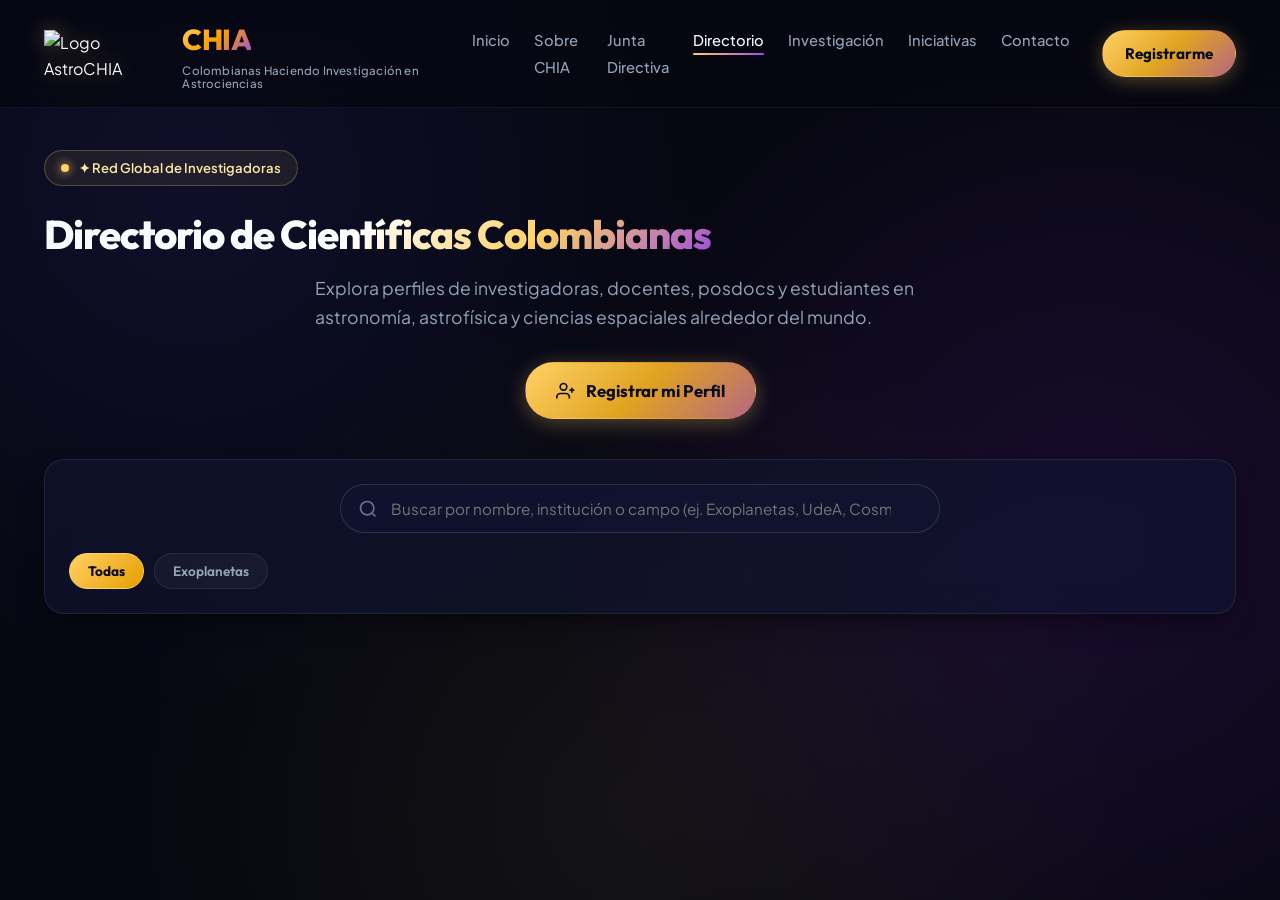
==== commit eb666e1a: "Clean up directorio.html by removing unused elements Removed commented-out button and several filter" ====
--- a/directorio.html
+++ b/directorio.html
@@ -104,10 +104,6 @@
             </svg>
             <span>Registrar mi Perfil</span>
           </a>
-          <!--<button id="btn-export-excel" class="btn btn-secondary btn-lg">
-            <svg width="20" height="20" viewBox="0 0 24 24" fill="none" stroke="currentColor" stroke-width="2"><path d="M21 15v4a2 2 0 0 1-2 2H5a2 2 0 0 1-2-2v-4M7 10l5 5 5-5M12 15V3"/></svg>
-            <span>Descargar Lista en Excel (.csv)</span> 
-          </button> -->
         </div>
       </div>
     </section>
@@ -134,372 +130,4 @@
             <div class="filter-pills" id="dir-filter-pills">
               <button class="filter-pill active" data-filter="all">Todas</button>
               <button class="filter-pill" data-filter="exoplanetas">Exoplanetas</button>
-              <button class="filter-pill" data-filter="estelar">Astrofísica Estelar</button>
-              <button class="filter-pill" data-filter="cosmología">Cosmología</button>
-              <button class="filter-pill" data-filter="galáctica">Galáctica</button>
-              <button class="filter-pill" data-filter="datos">Datos & IA</button>
-            </div>
-            <div class="results-counter" id="results-count-text">
-              Cargando investigadoras...
-            </div>
-          </div>
-        </div>
-
-        <!-- Grid de Tarjetas Sencillas de Científicas -->
-        <div class="directory-cards-grid" id="directory-cards-container">
-          <!-- Renderizado dinámicamente con JavaScript -->
-        </div>
-
-        <!-- Estado vacío si no hay resultados -->
-        <div id="no-results-msg" class="glass-panel no-results-box" style="display: none;">
-          <div class="no-results-icon"></div>
-          <h3>No encontramos investigadoras con ese criterio</h3>
-          <p>Intenta con otro término de búsqueda o limpia los filtros.</p>
-          <button id="btn-reset-filters" class="btn btn-outline btn-sm">Restablecer filtros</button>
-        </div>
-
-      </div>
-    </section>
-
-    <!-- Formulario de Registro para Científicas -->
-    <section class="section register-section" id="registro-directorio">
-      <div class="container">
-        <div class="join-card glass-panel" style="max-width: 860px; margin: 0 auto;">
-          <div class="join-header text-center">
-            <span class="section-tag">Forma Parte de AstroCHIA</span>
-            <h2 class="section-title">Formulario de <span class="gradient-text">Registro en el Directorio</span></h2>
-            <p class="section-subtitle">
-              Si eres una científica, investigadora o estudiante colombiana en astronomía o ramas afines, ingresa tus
-              datos. Tu tarjeta aparecerá en el directorio y se guardará en la base de datos oficial.
-            </p>
-          </div>
-
-          <form id="scientist-register-form" class="join-form">
-            <div class="form-row">
-              <div class="form-group">
-                <label for="form-nombre">Nombre Completo *</label>
-                <input type="text" id="form-nombre" required placeholder="Ej. Dra. Camila Valenzuela">
-              </div>
-              <div class="form-group">
-                <label for="form-titulo">Título Académico *</label>
-                <div class="form-titulo-group">
-                  <select id="form-titulo-prefix" required>
-                    <option value="" disabled selected>Tipo de título</option>
-                    <option>PhD</option>
-                    <option>MSc</option>
-                    <option>Estudiante</option>
-                  </select>
-                  <input type="text" id="form-titulo-suffix" placeholder="Ej. en Astrofísica / de Física / de Pregrado">
-                </div>
-              </div>
-            </div>
-
-            <div class="form-row">
-              <div class="form-group">
-                <label for="form-profesion">Profesión / Cargo Actual *</label>
-                <input type="text" id="form-profesion" required
-                  placeholder="Ej. Investigadora Postdoctoral / Profesora Asistente">
-              </div>
-              <div class="form-group">
-                <label for="form-institucion">Institución o Universidad de Afiliación *</label>
-                <input type="text" id="form-institucion" required
-                  placeholder="Ej. Universidad de Antioquia / Observatorio de Ginebra">
-              </div>
-            </div>
-            <div class="form-row">
-              <div class="form-group">
-                <label for="form-ciudad">Ciudad de Residencia *</label>
-                <input type="text" id="form-ciudad" required placeholder="Ej. Medellín">
-              </div>
-              <div class="form-group">
-                <label for="form-pais">País de Residencia *</label>
-                <select id="form-pais" required>
-                  <option value="" disabled selected>Seleccione país</option>
-                  <option value="Afganistán">Afganistán</option>
-                  <option value="Albania">Albania</option>
-                  <option value="Alemania">Alemania</option>
-                  <option value="Andorra">Andorra</option>
-                  <option value="Angola">Angola</option>
-                  <option value="Antigua y Barbuda">Antigua y Barbuda</option>
-                  <option value="Arabia Saudita">Arabia Saudita</option>
-                  <option value="Argelia">Argelia</option>
-                  <option value="Argentina">Argentina</option>
-                  <option value="Armenia">Armenia</option>
-                  <option value="Australia">Australia</option>
-                  <option value="Austria">Austria</option>
-                  <option value="Azerbaiyán">Azerbaiyán</option>
-                  <option value="Bahamas">Bahamas</option>
-                  <option value="Bangladesh">Bangladesh</option>
-                  <option value="Barbados">Barbados</option>
-                  <option value="Bélgica">Bélgica</option>
-                  <option value="Belice">Belice</option>
-                  <option value="Benín">Benín</option>
-                  <option value="Bermudas">Bermudas</option>
-                  <option value="Bolivia">Bolivia</option>
-                  <option value="Bosnia y Herzegovina">Bosnia y Herzegovina</option>
-                  <option value="Botsuana">Botsuana</option>
-                  <option value="Brasil">Brasil</option>
-                  <option value="Brunéi">Brunéi</option>
-                  <option value="Bulgaria">Bulgaria</option>
-                  <option value="Burkina Faso">Burkina Faso</option>
-                  <option value="Burundi">Burundi</option>
-                  <option value="Cabo Verde">Cabo Verde</option>
-                  <option value="Camboya">Camboya</option>
-                  <option value="Camerún">Camerún</option>
-                  <option value="Canadá">Canadá</option>
-                  <option value="Chile">Chile</option>
-                  <option value="China">China</option>
-                  <option value="Chipre">Chipre</option>
-                  <option value="Colombia">Colombia</option>
-                  <option value="Comoras">Comoras</option>
-                  <option value="Corea del Norte">Corea del Norte</option>
-                  <option value="Corea del Sur">Corea del Sur</option>
-                  <option value="Costa Rica">Costa Rica</option>
-                  <option value="Croacia">Croacia</option>
-                  <option value="Cuba">Cuba</option>
-                  <option value="Dinamarca">Dinamarca</option>
-                  <option value="Dominica">Dominica</option>
-                  <option value="Ecuador">Ecuador</option>
-                  <option value="Egipto">Egipto</option>
-                  <option value="El Salvador">El Salvador</option>
-                  <option value="Emiratos Árabes Unidos">Emiratos Árabes Unidos</option>
-                  <option value="Eritrea">Eritrea</option>
-                  <option value="Eslovaquia">Eslovaquia</option>
-                  <option value="Eslovenia">Eslovenia</option>
-                  <option value="España">España</option>
-                  <option value="Estados Unidos">Estados Unidos</option>
-                  <option value="Estonia">Estonia</option>
-                  <option value="Etiopía">Etiopía</option>
-                  <option value="Filipinas">Filipinas</option>
-                  <option value="Finlandia">Finlandia</option>
-                  <option value="Francia">Francia</option>
-                  <option value="Gabón">Gabón</option>
-                  <option value="Gambia">Gambia</option>
-                  <option value="Georgia">Georgia</option>
-                  <option value="Ghana">Ghana</option>
-                  <option value="Granada">Granada</option>
-                  <option value="Grecia">Grecia</option>
-                  <option value="Guatemala">Guatemala</option>
-                  <option value="Guyana">Guyana</option>
-                  <option value="Haití">Haití</option>
-                  <option value="Honduras">Honduras</option>
-                  <option value="Hungría">Hungría</option>
-                  <option value="India">India</option>
-                  <option value="Indonesia">Indonesia</option>
-                  <option value="Irán">Irán</option>
-                  <option value="Irlanda">Irlanda</option>
-                  <option value="Islandia">Islandia</option>
-                  <option value="Israel">Israel</option>
-                  <option value="Italia">Italia</option>
-                  <option value="Jamaica">Jamaica</option>
-                  <option value="Japón">Japón</option>
-                  <option value="Jordania">Jordania</option>
-                  <option value="Kazajistán">Kazajistán</option>
-                  <option value="Kenia">Kenia</option>
-                  <option value="Kiribati">Kiribati</option>
-                  <option value="Kuwait">Kuwait</option>
-                  <option value="Lao">Laos</option>
-                  <option value="Letonia">Letonia</option>
-                  <option value="Líbano">Líbano</option>
-                  <option value="Lesoto">Lesoto</option>
-                  <option value="Liberia">Liberia</option>
-                  <option value="Libia">Libia</option>
-                  <option value="Liechtenstein">Liechtenstein</option>
-                  <option value="Lituania">Lituania</option>
-                  <option value="Luxemburgo">Luxemburgo</option>
-                  <option value="Macedonia del Norte">Macedonia del Norte</option>
-                  <option value="Madagascar">Madagascar</option>
-                  <option value="Malasia">Malasia</option>
-                  <option value="Malaui">Malaui</option>
-                  <option value="Maldivas">Maldivas</option>
-                  <option value="Malí">Malí</option>
-                  <option value="Malta">Malta</option>
-                  <option value="Marruecos">Marruecos</option>
-                  <option value="Mauricio">Mauricio</option>
-                  <option value="Mauritania">Mauritania</option>
-                  <option value="México">México</option>
-                  <option value="Micronesia">Micronesia</option>
-                  <option value="Moldavia">Moldavia</option>
-                  <option value="Mónaco">Mónaco</option>
-                  <option value="Mongolia">Mongolia</option>
-                  <option value="Montenegro">Montenegro</option>
-                  <option value="Mozambique">Mozambique</option>
-                  <option value="Namibia">Namibia</option>
-                  <option value="Nauru">Nauru</option>
-                  <option value="Nepal">Nepal</option>
-                  <option value="Nicaragua">Nicaragua</option>
-                  <option value="Níger">Níger</option>
-                  <option value="Nigeria">Nigeria</option>
-                  <option value="Noruega">Noruega</option>
-                  <option value="Nueva Zelanda">Nueva Zelanda</option>
-                  <option value="Omán">Omán</option>
-                  <option value="Países Bajos">Países Bajos</option>
-                  <option value="Pakistán">Pakistán</option>
-                  <option value="Palaos">Palaos</option>
-                  <option value="Palestina">Palestina</option>
-                  <option value="Panamá">Panamá</option>
-                  <option value="Papúa Nueva Guinea">Papúa Nueva Guinea</option>
-                  <option value="Paraguay">Paraguay</option>
-                  <option value="Perú">Perú</option>
-                  <option value="Polonia">Polonia</option>
-                  <option value="Portugal">Portugal</option>
-                  <option value="Qatar">Qatar</option>
-                  <option value="Reino Unido">Reino Unido</option>
-                  <option value="República Centroafricana">República Centroafricana</option>
-                  <option value="República Checa">República Checa</option>
-                  <option value="República del Congo">República del Congo</option>
-                  <option value="República Democrática del Congo">República Democrática del Congo</option>
-                  <option value="República Dominicana">República Dominicana</option>
-                  <option value="Ruanda">Ruanda</option>
-                  <option value="Rumanía">Rumanía</option>
-                  <option value="Rusia">Rusia</option>
-                  <option value="Samoa">Samoa</option>
-                  <option value="San Cristóbal y Nieves">San Cristóbal y Nieves</option>
-                  <option value="San Marino">San Marino</option>
-                  <option value="San Vicente y las Granadinas">San Vicente y las Granadinas</option>
-                  <option value="Santa Lucía">Santa Lucía</option>
-                  <option value="Santo Tomé y Príncipe">Santo Tomé y Príncipe</option>
-                  <option value="Senegal">Senegal</option>
-                  <option value="Serbia">Serbia</option>
-                  <option value="Seychelles">Seychelles</option>
-                  <option value="Sierra Leona">Sierra Leona</option>
-                  <option value="Singapur">Singapur</option>
-                  <option value="Siria">Siria</option>
-                  <option value="Somalia">Somalia</option>
-                  <option value="Sri Lanka">Sri Lanka</option>
-                  <option value="Suazilandia">Suazilandia</option>
-                  <option value="Sudáfrica">Sudáfrica</option>
-                  <option value="Sudán">Sudán</option>
-                  <option value="Sudán del Sur">Sudán del Sur</option>
-                  <option value="Suecia">Suecia</option>
-                  <option value="Suiza">Suiza</option>
-                  <option value="Surinam">Surinam</option>
-                  <option value="Tailandia">Tailandia</option>
-                  <option value="Tanzania">Tanzania</option>
-                  <option value="Tayikistán">Tayikistán</option>
-                  <option value="Timor Oriental">Timor Oriental</option>
-                  <option value="Togo">Togo</option>
-                  <option value="Tonga">Tonga</option>
-                  <option value="Trinidad y Tobago">Trinidad y Tobago</option>
-                  <option value="Túnez">Túnez</option>
-                  <option value="Turkmenistán">Turkmenistán</option>
-                  <option value="Turquía">Turquía</option>
-                  <option value="Tuvalu">Tuvalu</option>
-                  <option value="Ucrania">Ucrania</option>
-                  <option value="Uganda">Uganda</option>
-                  <option value="Uruguay">Uruguay</option>
-                  <option value="Uzbekistán">Uzbekistán</option>
-                  <option value="Vanuatu">Vanuatu</option>
-                  <option value="Vaticano">Vaticano</option>
-                  <option value="Venezuela">Venezuela</option>
-                  <option value="Vietnam">Vietnam</option>
-                  <option value="Yemen">Yemen</option>
-                  <option value="Yibuti">Yibuti</option>
-                  <option value="Zambia">Zambia</option>
-                  <option value="Zimbabue">Zimbabue</option>
-                </select>
-              </div>
-            </div>
-
-            <div class="form-group">
-              <label for="form-areas">Áreas en las que Investigas * (separadas por comas)</label>
-              <input type="text" id="form-areas" required
-                placeholder="Ej. Exoplanetas, Espectroscopía, Atmósferas, Astrobiología">
-            </div>
-
-            <div class="form-row">
-              <div class="form-group">
-                <label for="form-correo">Correo Electrónico (Opcional)</label>
-                <input type="email" id="form-correo" placeholder="correo@institucion.edu (para contacto)">
-              </div>
-              <div class="form-group">
-                <label for="form-redes">Enlace a Red Social o Perfil Académico (Opcional)</label>
-                <input type="url" id="form-redes" placeholder="https://linkedin.com/in/... o ORCID / Twitter">
-                <!-- Photo upload (optional) -->
-                <div class="form-group">
-                  <label for="fotoInput">Foto de perfil (opcional)</label>
-                  <input type="file" id="fotoInput" accept="image/*">
-                </div>
-                <div id="photo-preview-container" style="display:none; margin-top:10px;">
-                  <img id="photo-preview" src="" alt="Vista previa" style="max-width:150px; border-radius:8px;">
-                </div>
-              </div>
-            </div>
-
-
-
-            <button type="submit" class="btn btn-primary btn-block btn-lg btn-registrar" id="btn-submit-register">
-              <span>Guardar y Agregar al Directorio</span>
-              <svg width="20" height="20" viewBox="0 0 24 24" fill="none" stroke="currentColor" stroke-width="2">
-                <path d="M5 12h14M12 5l7 7-7 7" />
-              </svg>
-            </button>
-
-
-            <div id="register-feedback" class="form-feedback" style="display: none;"></div>
-          </form>
-
-          <!-- Nota de Integración con GitHub y Excel 
-          <div class="excel-sync-info" style="margin-top: 30px; padding: 20px; border-radius: 12px; background: rgba(255,255,255,0.03); border: 1px dashed var(--border-glass); font-size: 0.88rem; color: var(--text-secondary);">
-            <strong style="color: var(--gold-lunar);">📊 Almacenamiento en Excel / GitHub:</strong>
-            <p style="margin: 6px 0 0 0;">Cada registro se añade instantáneamente a este directorio y puedes descargarlo en cualquier momento con el botón <strong>"Descargar Lista en Excel (.csv)"</strong> para actualizar el archivo <code>cientificas.json</code> en el repositorio de GitHub. También se puede conectar a Google Sheets para sincronización automática en la nube.</p>
-          </div> -->
-        </div>
-      </div>
-    </section>
-
-
-
-
-
-
-
-  </main>
-
-  <!-- Footer -->
-  <footer class="site-footer">
-    <div class="container footer-grid">
-      <div class="footer-brand">
-        <div class="brand-logo">
-          <span class="brand-name"><span class="gradient-text">CHIA</span></span>
-        </div>
-        <p class="footer-desc">
-          Colombianas Haciendo Investigación en Astrociencias. Visibilizando el talento femenino en la investigación
-          científica del espacio.
-        </p>
-      </div>
-
-      <div class="footer-links-col">
-        <h4>Navegación</h4>
-        <ul>
-          <li><a href="index.html#inicio">Inicio</a></li>
-          <li><a href="index.html#sobre-nosotras">Sobre CHIA</a></li>
-          <li><a href="index.html#junta-directiva">Junta Directiva</a></li>
-          <li><a href="directorio.html">Directorio de Científicas</a></li>
-          <li><a href="index.html#contacto">Contacto</a></li>
-        </ul>
-      </div>
-
-      <div class="footer-links-col">
-        <h4>Comunidad</h4>
-        <ul>
-          <li><a href="#registro-directorio">Registrar Perfil</a></li>
-          <li><a href="https://twitter.com/AstroChia" target="_blank" rel="noopener">Twitter / X (@AstroChia)</a></li>
-          <li><a href="https://github.com/astrochiacol/chia" target="_blank" rel="noopener">Repositorio en GitHub</a>
-          </li>
-        </ul>
-      </div>
-    </div>
-
-    <div class="footer-bottom container">
-      <p>&copy; <span id="current-year">2026</span> AstroCHIA — Todos los derechos reservados.</p>
-      <p class="hosting-note">Alojado en <strong>GitHub Pages</strong> </p>
-    </div>
-  </footer>
-
-  <script src="https://unpkg.com/leaflet@1.9.4/dist/leaflet.js"
-    integrity="sha256-o9N1j6k7Kf+ZKz6f7I9lK+9h+5M9uC4A8Z6C1A6y1+I=" crossorigin=""></script>
-  <script type="module" src="directorio.js"></script>
-</body>
-
-</html>+              <button class="filter-pill" data
--- a/styles.css
+++ b/styles.css
@@ -1533,7 +1533,7 @@
 .card-simple-header {
   display: flex;
   align-items: center;
-  gap: 16px;
+  gap: 24px; /* increased spacing for alignment */
   margin-bottom: 16px;
 }
 
@@ -1555,6 +1555,7 @@
 }
 
 .card-title-group {
+  margin-left: 12px; /* increased spacing for alignment */
   display: flex;
   flex-direction: column;
 }
@@ -1590,6 +1591,7 @@
   background: rgba(56, 189, 248, 0.08);
   border-radius: 8px;
   border: 1px solid rgba(56, 189, 248, 0.15);
+  margin-left: 12px; /* align with title group */
 }
 
 .card-simple-footer {
@@ -1649,3 +1651,5 @@
   color: var(--text-muted);
   font-size: 0.78rem;
 }
+ 
+/* whitespace tweak */
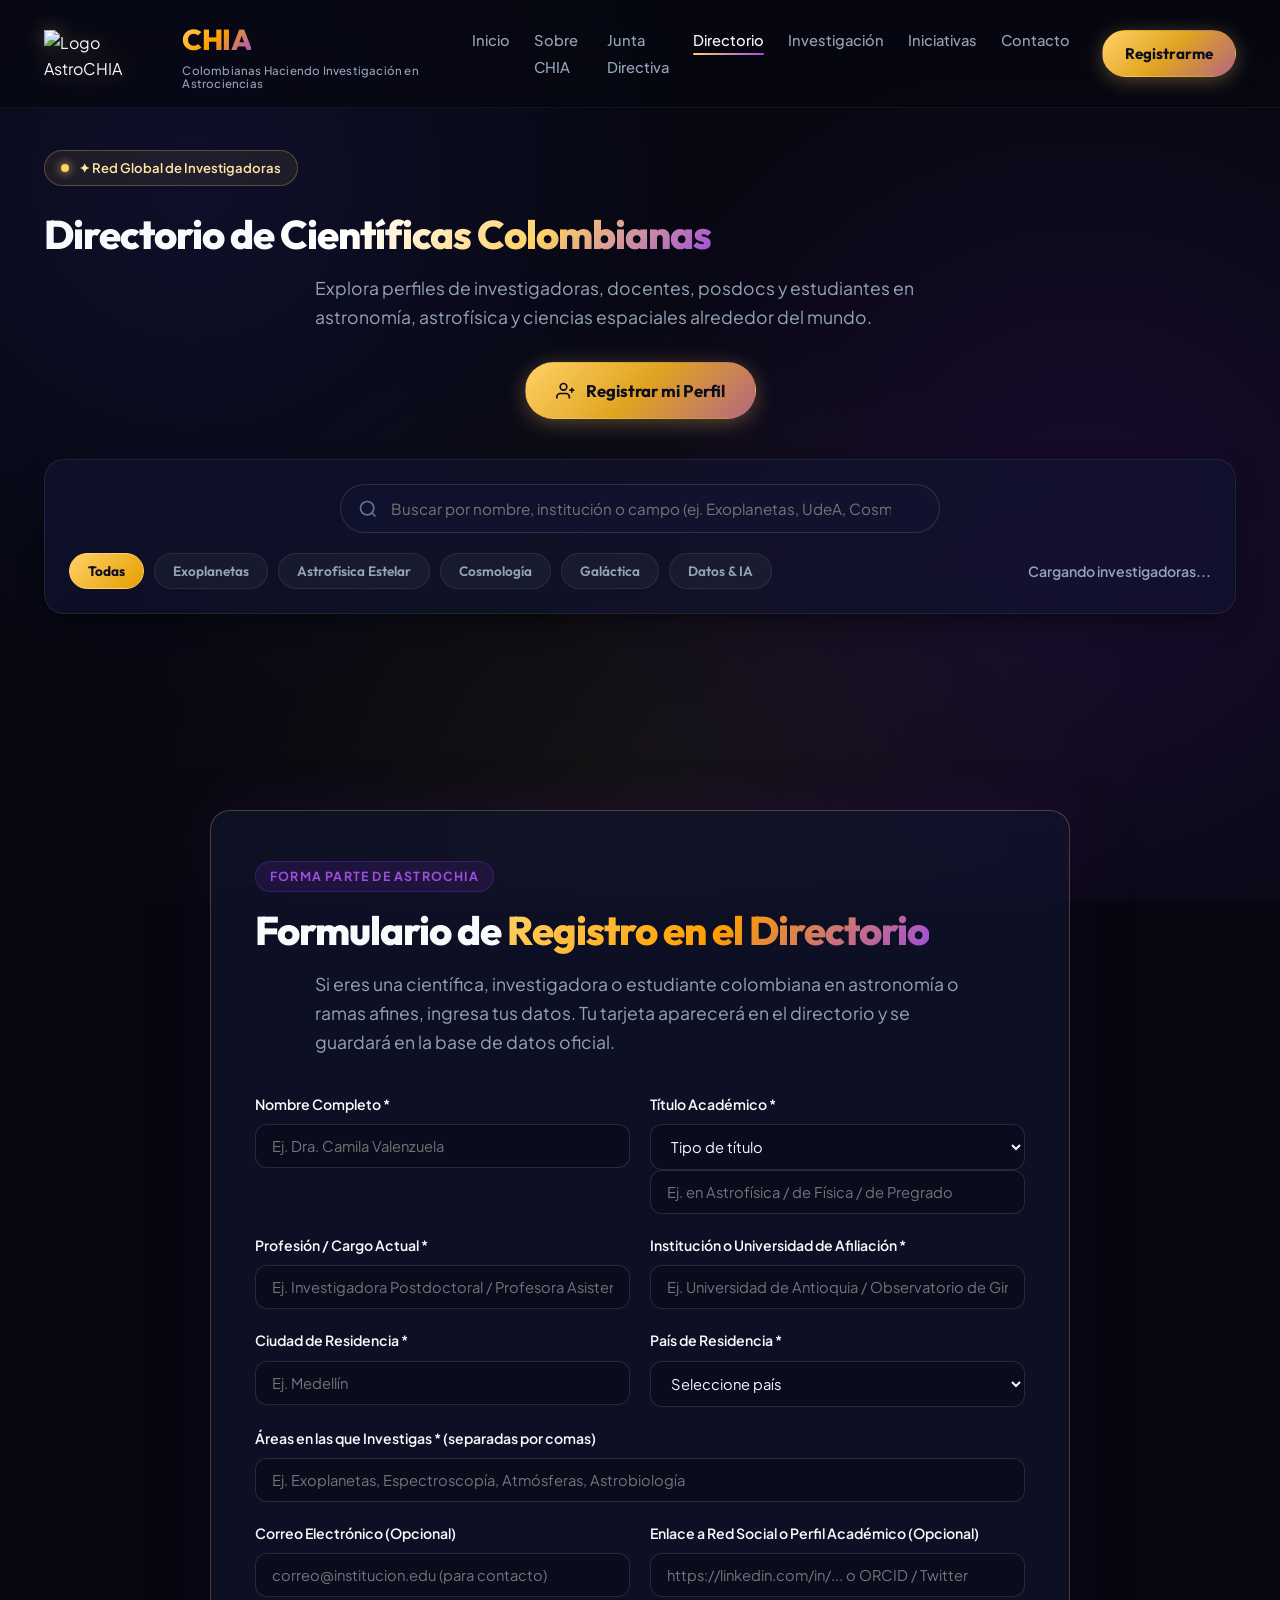
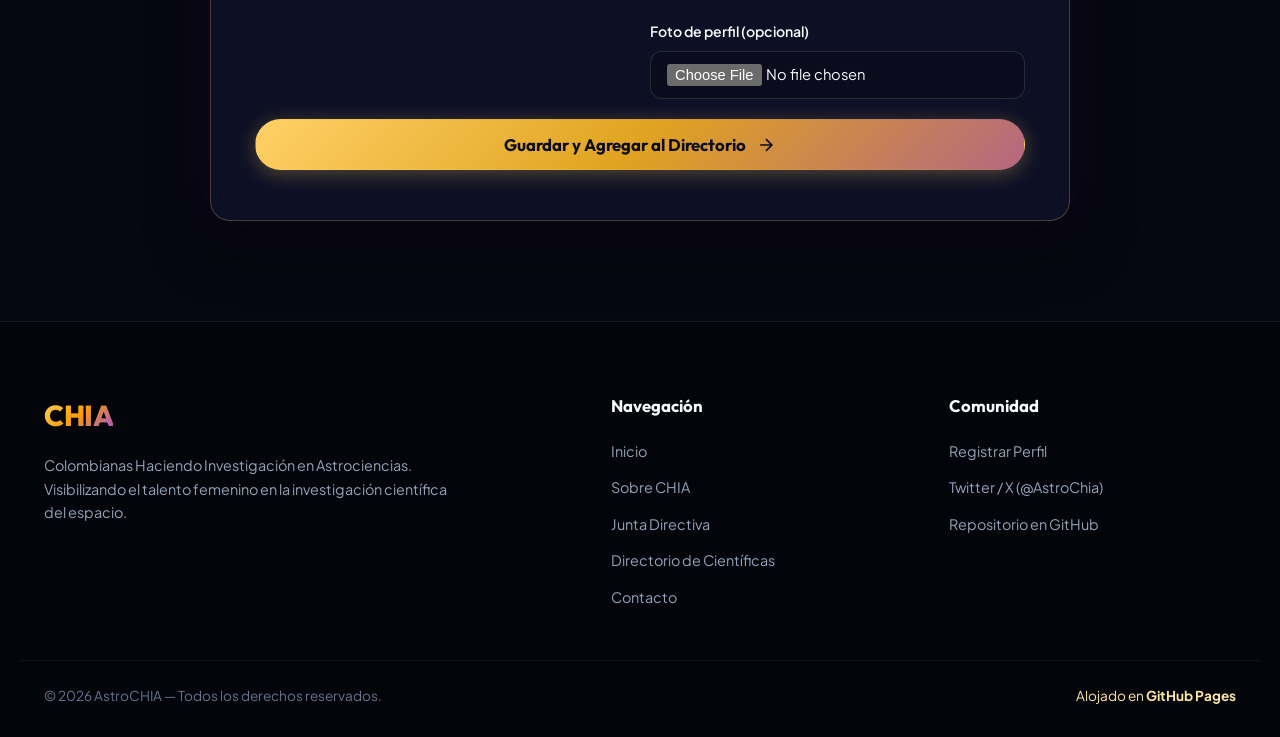
==== commit 5afd3c27: "Enhance directory with filters and registration form Added new filter buttons and updated the regist" ====
--- a/directorio.html
+++ b/directorio.html
@@ -130,4 +130,373 @@
             <div class="filter-pills" id="dir-filter-pills">
               <button class="filter-pill active" data-filter="all">Todas</button>
               <button class="filter-pill" data-filter="exoplanetas">Exoplanetas</button>
-              <button class="filter-pill" data
+              <button class="filter-pill" data-filter="estelar">Astrofísica Estelar</button>
+              <button class="filter-pill" data-filter="cosmología">Cosmología</button>
+              <button class="filter-pill" data-filter="galáctica">Galáctica</button>
+              <button class="filter-pill" data-filter="datos">Datos & IA</button>
+            </div>
+            <div class="results-counter" id="results-count-text">
+              Cargando investigadoras...
+            </div>
+          </div>
+        </div>
+
+        <!-- Grid de Tarjetas Sencillas de Científicas -->
+        <div class="directory-cards-grid" id="directory-cards-container">
+          <!-- Renderizado dinámicamente con JavaScript -->
+        </div>
+
+        <!-- Estado vacío si no hay resultados -->
+        <div id="no-results-msg" class="glass-panel no-results-box" style="display: none;">
+          <div class="no-results-icon"></div>
+          <h3>No encontramos investigadoras con ese criterio</h3>
+          <p>Intenta con otro término de búsqueda o limpia los filtros.</p>
+          <button id="btn-reset-filters" class="btn btn-outline btn-sm">Restablecer filtros</button>
+        </div>
+
+      </div>
+    </section>
+
+    <!-- Formulario de Registro para Científicas -->
+    <section class="section register-section" id="registro-directorio">
+      <div class="container">
+        <div class="join-card glass-panel" style="max-width: 860px; margin: 0 auto;">
+          <div class="join-header text-center">
+            <span class="section-tag">Forma Parte de AstroCHIA</span>
+            <h2 class="section-title">Formulario de <span class="gradient-text">Registro en el Directorio</span></h2>
+            <p class="section-subtitle">
+              Si eres una científica, investigadora o estudiante colombiana en astronomía o ramas afines, ingresa tus
+              datos. Tu tarjeta aparecerá en el directorio y se guardará en la base de datos oficial.
+            </p>
+          </div>
+
+          <form id="scientist-register-form" class="join-form">
+            <div class="form-row">
+              <div class="form-group">
+                <label for="form-nombre">Nombre Completo *</label>
+                <input type="text" id="form-nombre" required placeholder="Ej. Dra. Camila Valenzuela">
+              </div>
+              <div class="form-group">
+                <label for="form-titulo">Título Académico *</label>
+                <div class="form-titulo-group">
+                  <select id="form-titulo-prefix" required>
+                    <option value="" disabled selected>Tipo de título</option>
+                    <option>PhD</option>
+                    <option>MSc</option>
+                    <option>Estudiante</option>
+                  </select>
+                  <input type="text" id="form-titulo-suffix" placeholder="Ej. en Astrofísica / de Física / de Pregrado">
+                </div>
+              </div>
+            </div>
+
+            <div class="form-row">
+              <div class="form-group">
+                <label for="form-profesion">Profesión / Cargo Actual *</label>
+                <input type="text" id="form-profesion" required
+                  placeholder="Ej. Investigadora Postdoctoral / Profesora Asistente">
+              </div>
+              <div class="form-group">
+                <label for="form-institucion">Institución o Universidad de Afiliación *</label>
+                <input type="text" id="form-institucion" required
+                  placeholder="Ej. Universidad de Antioquia / Observatorio de Ginebra">
+              </div>
+            </div>
+            <div class="form-row">
+              <div class="form-group">
+                <label for="form-ciudad">Ciudad de Residencia *</label>
+                <input type="text" id="form-ciudad" required placeholder="Ej. Medellín">
+              </div>
+              <div class="form-group">
+                <label for="form-pais">País de Residencia *</label>
+                <select id="form-pais" required>
+                  <option value="" disabled selected>Seleccione país</option>
+                  <option value="Afganistán">Afganistán</option>
+                  <option value="Albania">Albania</option>
+                  <option value="Alemania">Alemania</option>
+                  <option value="Andorra">Andorra</option>
+                  <option value="Angola">Angola</option>
+                  <option value="Antigua y Barbuda">Antigua y Barbuda</option>
+                  <option value="Arabia Saudita">Arabia Saudita</option>
+                  <option value="Argelia">Argelia</option>
+                  <option value="Argentina">Argentina</option>
+                  <option value="Armenia">Armenia</option>
+                  <option value="Australia">Australia</option>
+                  <option value="Austria">Austria</option>
+                  <option value="Azerbaiyán">Azerbaiyán</option>
+                  <option value="Bahamas">Bahamas</option>
+                  <option value="Bangladesh">Bangladesh</option>
+                  <option value="Barbados">Barbados</option>
+                  <option value="Bélgica">Bélgica</option>
+                  <option value="Belice">Belice</option>
+                  <option value="Benín">Benín</option>
+                  <option value="Bermudas">Bermudas</option>
+                  <option value="Bolivia">Bolivia</option>
+                  <option value="Bosnia y Herzegovina">Bosnia y Herzegovina</option>
+                  <option value="Botsuana">Botsuana</option>
+                  <option value="Brasil">Brasil</option>
+                  <option value="Brunéi">Brunéi</option>
+                  <option value="Bulgaria">Bulgaria</option>
+                  <option value="Burkina Faso">Burkina Faso</option>
+                  <option value="Burundi">Burundi</option>
+                  <option value="Cabo Verde">Cabo Verde</option>
+                  <option value="Camboya">Camboya</option>
+                  <option value="Camerún">Camerún</option>
+                  <option value="Canadá">Canadá</option>
+                  <option value="Chile">Chile</option>
+                  <option value="China">China</option>
+                  <option value="Chipre">Chipre</option>
+                  <option value="Colombia">Colombia</option>
+                  <option value="Comoras">Comoras</option>
+                  <option value="Corea del Norte">Corea del Norte</option>
+                  <option value="Corea del Sur">Corea del Sur</option>
+                  <option value="Costa Rica">Costa Rica</option>
+                  <option value="Croacia">Croacia</option>
+                  <option value="Cuba">Cuba</option>
+                  <option value="Dinamarca">Dinamarca</option>
+                  <option value="Dominica">Dominica</option>
+                  <option value="Ecuador">Ecuador</option>
+                  <option value="Egipto">Egipto</option>
+                  <option value="El Salvador">El Salvador</option>
+                  <option value="Emiratos Árabes Unidos">Emiratos Árabes Unidos</option>
+                  <option value="Eritrea">Eritrea</option>
+                  <option value="Eslovaquia">Eslovaquia</option>
+                  <option value="Eslovenia">Eslovenia</option>
+                  <option value="España">España</option>
+                  <option value="Estados Unidos">Estados Unidos</option>
+                  <option value="Estonia">Estonia</option>
+                  <option value="Etiopía">Etiopía</option>
+                  <option value="Filipinas">Filipinas</option>
+                  <option value="Finlandia">Finlandia</option>
+                  <option value="Francia">Francia</option>
+                  <option value="Gabón">Gabón</option>
+                  <option value="Gambia">Gambia</option>
+                  <option value="Georgia">Georgia</option>
+                  <option value="Ghana">Ghana</option>
+                  <option value="Granada">Granada</option>
+                  <option value="Grecia">Grecia</option>
+                  <option value="Guatemala">Guatemala</option>
+                  <option value="Guyana">Guyana</option>
+                  <option value="Haití">Haití</option>
+                  <option value="Honduras">Honduras</option>
+                  <option value="Hungría">Hungría</option>
+                  <option value="India">India</option>
+                  <option value="Indonesia">Indonesia</option>
+                  <option value="Irán">Irán</option>
+                  <option value="Irlanda">Irlanda</option>
+                  <option value="Islandia">Islandia</option>
+                  <option value="Israel">Israel</option>
+                  <option value="Italia">Italia</option>
+                  <option value="Jamaica">Jamaica</option>
+                  <option value="Japón">Japón</option>
+                  <option value="Jordania">Jordania</option>
+                  <option value="Kazajistán">Kazajistán</option>
+                  <option value="Kenia">Kenia</option>
+                  <option value="Kiribati">Kiribati</option>
+                  <option value="Kuwait">Kuwait</option>
+                  <option value="Lao">Laos</option>
+                  <option value="Letonia">Letonia</option>
+                  <option value="Líbano">Líbano</option>
+                  <option value="Lesoto">Lesoto</option>
+                  <option value="Liberia">Liberia</option>
+                  <option value="Libia">Libia</option>
+                  <option value="Liechtenstein">Liechtenstein</option>
+                  <option value="Lituania">Lituania</option>
+                  <option value="Luxemburgo">Luxemburgo</option>
+                  <option value="Macedonia del Norte">Macedonia del Norte</option>
+                  <option value="Madagascar">Madagascar</option>
+                  <option value="Malasia">Malasia</option>
+                  <option value="Malaui">Malaui</option>
+                  <option value="Maldivas">Maldivas</option>
+                  <option value="Malí">Malí</option>
+                  <option value="Malta">Malta</option>
+                  <option value="Marruecos">Marruecos</option>
+                  <option value="Mauricio">Mauricio</option>
+                  <option value="Mauritania">Mauritania</option>
+                  <option value="México">México</option>
+                  <option value="Micronesia">Micronesia</option>
+                  <option value="Moldavia">Moldavia</option>
+                  <option value="Mónaco">Mónaco</option>
+                  <option value="Mongolia">Mongolia</option>
+                  <option value="Montenegro">Montenegro</option>
+                  <option value="Mozambique">Mozambique</option>
+                  <option value="Namibia">Namibia</option>
+                  <option value="Nauru">Nauru</option>
+                  <option value="Nepal">Nepal</option>
+                  <option value="Nicaragua">Nicaragua</option>
+                  <option value="Níger">Níger</option>
+                  <option value="Nigeria">Nigeria</option>
+                  <option value="Noruega">Noruega</option>
+                  <option value="Nueva Zelanda">Nueva Zelanda</option>
+                  <option value="Omán">Omán</option>
+                  <option value="Países Bajos">Países Bajos</option>
+                  <option value="Pakistán">Pakistán</option>
+                  <option value="Palaos">Palaos</option>
+                  <option value="Palestina">Palestina</option>
+                  <option value="Panamá">Panamá</option>
+                  <option value="Papúa Nueva Guinea">Papúa Nueva Guinea</option>
+                  <option value="Paraguay">Paraguay</option>
+                  <option value="Perú">Perú</option>
+                  <option value="Polonia">Polonia</option>
+                  <option value="Portugal">Portugal</option>
+                  <option value="Qatar">Qatar</option>
+                  <option value="Reino Unido">Reino Unido</option>
+                  <option value="República Centroafricana">República Centroafricana</option>
+                  <option value="República Checa">República Checa</option>
+                  <option value="República del Congo">República del Congo</option>
+                  <option value="República Democrática del Congo">República Democrática del Congo</option>
+                  <option value="República Dominicana">República Dominicana</option>
+                  <option value="Ruanda">Ruanda</option>
+                  <option value="Rumanía">Rumanía</option>
+                  <option value="Rusia">Rusia</option>
+                  <option value="Samoa">Samoa</option>
+                  <option value="San Cristóbal y Nieves">San Cristóbal y Nieves</option>
+                  <option value="San Marino">San Marino</option>
+                  <option value="San Vicente y las Granadinas">San Vicente y las Granadinas</option>
+                  <option value="Santa Lucía">Santa Lucía</option>
+                  <option value="Santo Tomé y Príncipe">Santo Tomé y Príncipe</option>
+                  <option value="Senegal">Senegal</option>
+                  <option value="Serbia">Serbia</option>
+                  <option value="Seychelles">Seychelles</option>
+                  <option value="Sierra Leona">Sierra Leona</option>
+                  <option value="Singapur">Singapur</option>
+                  <option value="Siria">Siria</option>
+                  <option value="Somalia">Somalia</option>
+                  <option value="Sri Lanka">Sri Lanka</option>
+                  <option value="Suazilandia">Suazilandia</option>
+                  <option value="Sudáfrica">Sudáfrica</option>
+                  <option value="Sudán">Sudán</option>
+                  <option value="Sudán del Sur">Sudán del Sur</option>
+                  <option value="Suecia">Suecia</option>
+                  <option value="Suiza">Suiza</option>
+                  <option value="Surinam">Surinam</option>
+                  <option value="Tailandia">Tailandia</option>
+                  <option value="Tanzania">Tanzania</option>
+                  <option value="Tayikistán">Tayikistán</option>
+                  <option value="Timor Oriental">Timor Oriental</option>
+                  <option value="Togo">Togo</option>
+                  <option value="Tonga">Tonga</option>
+                  <option value="Trinidad y Tobago">Trinidad y Tobago</option>
+                  <option value="Túnez">Túnez</option>
+                  <option value="Turkmenistán">Turkmenistán</option>
+                  <option value="Turquía">Turquía</option>
+                  <option value="Tuvalu">Tuvalu</option>
+                  <option value="Ucrania">Ucrania</option>
+                  <option value="Uganda">Uganda</option>
+                  <option value="Uruguay">Uruguay</option>
+                  <option value="Uzbekistán">Uzbekistán</option>
+                  <option value="Vanuatu">Vanuatu</option>
+                  <option value="Vaticano">Vaticano</option>
+                  <option value="Venezuela">Venezuela</option>
+                  <option value="Vietnam">Vietnam</option>
+                  <option value="Yemen">Yemen</option>
+                  <option value="Yibuti">Yibuti</option>
+                  <option value="Zambia">Zambia</option>
+                  <option value="Zimbabue">Zimbabue</option>
+                </select>
+              </div>
+            </div>
+
+            <div class="form-group">
+              <label for="form-areas">Áreas en las que Investigas * (separadas por comas)</label>
+              <input type="text" id="form-areas" required
+                placeholder="Ej. Exoplanetas, Espectroscopía, Atmósferas, Astrobiología">
+            </div>
+
+            <div class="form-row">
+              <div class="form-group">
+                <label for="form-correo">Correo Electrónico (Opcional)</label>
+                <input type="email" id="form-correo" placeholder="correo@institucion.edu (para contacto)">
+              </div>
+              <div class="form-group">
+                <label for="form-redes">Enlace a Red Social o Perfil Académico (Opcional)</label>
+                <input type="url" id="form-redes" placeholder="https://linkedin.com/in/... o ORCID / Twitter">
+                <!-- Photo upload (optional) -->
+                <div class="form-group" style="margin-top: 15px;">
+                  <label for="fotoInput">Foto de perfil (opcional)</label>
+                  <input type="file" id="fotoInput" accept="image/*">
+                </div>
+                <div id="photo-preview-container" style="display:none; margin-top:10px;">
+                  <img id="photo-preview" src="" alt="Vista previa" style="max-width:150px; border-radius:8px;">
+                </div>
+              </div>
+            </div>
+
+            <button type="submit" class="btn btn-primary btn-block btn-lg btn-registrar" id="btn-submit-register">
+              <span>Guardar y Agregar al Directorio</span>
+              <svg width="20" height="20" viewBox="0 0 24 24" fill="none" stroke="currentColor" stroke-width="2">
+                <path d="M5 12h14M12 5l7 7-7 7" />
+              </svg>
+            </button>
+
+            <div id="register-feedback" class="form-feedback" style="display: none;"></div>
+          </form>
+        </div>
+      </div>
+    </section>
+
+  </main>
+
+  <!-- Modal para mostrar y copiar el correo -->
+  <div id="email-modal" class="email-modal-backdrop" style="display: none;">
+    <div class="email-modal-card glass-panel">
+      <button id="close-email-modal" class="email-modal-close" aria-label="Cerrar">&times;</button>
+      <div class="email-modal-icon">✉️</div>
+      <h3 id="modal-scientist-name" class="email-modal-title">Contacto</h3>
+      <p class="email-modal-subtitle">Correo electrónico de la investigadora:</p>
+      
+      <div class="email-modal-box">
+        <span id="modal-email-text"></span>
+        <button id="copy-email-btn" class="btn-copy" type="button" title="Copiar correo">Copiar</button>
+      </div>
+      
+      <div id="copy-status-msg" class="copy-status">¡Copiado al portapapeles!</div>
+    </div>
+  </div>
+
+  <!-- Footer -->
+  <footer class="site-footer">
+    <div class="container footer-grid">
+      <div class="footer-brand">
+        <div class="brand-logo">
+          <span class="brand-name"><span class="gradient-text">CHIA</span></span>
+        </div>
+        <p class="footer-desc">
+          Colombianas Haciendo Investigación en Astrociencias. Visibilizando el talento femenino en la investigación
+          científica del espacio.
+        </p>
+      </div>
+
+      <div class="footer-links-col">
+        <h4>Navegación</h4>
+        <ul>
+          <li><a href="index.html#inicio">Inicio</a></li>
+          <li><a href="index.html#sobre-nosotras">Sobre CHIA</a></li>
+          <li><a href="index.html#junta-directiva">Junta Directiva</a></li>
+          <li><a href="directorio.html">Directorio de Científicas</a></li>
+          <li><a href="index.html#contacto">Contacto</a></li>
+        </ul>
+      </div>
+
+      <div class="footer-links-col">
+        <h4>Comunidad</h4>
+        <ul>
+          <li><a href="#registro-directorio">Registrar Perfil</a></li>
+          <li><a href="https://twitter.com/AstroChia" target="_blank" rel="noopener">Twitter / X (@AstroChia)</a></li>
+          <li><a href="https://github.com/astrochiacol/chia" target="_blank" rel="noopener">Repositorio en GitHub</a></li>
+        </ul>
+      </div>
+    </div>
+
+    <div class="footer-bottom container">
+      <p>&copy; <span id="current-year">2026</span> AstroCHIA — Todos los derechos reservados.</p>
+      <p class="hosting-note">Alojado en <strong>GitHub Pages</strong></p>
+    </div>
+  </footer>
+
+  <script src="https://unpkg.com/leaflet@1.9.4/dist/leaflet.js"
+    integrity="sha256-o9N1j6k7Kf+ZKz6f7I9lK+9h+5M9uC4A8Z6C1A6y1+I=" crossorigin=""></script>
+  <script type="module" src="directorio.js"></script>
+</body>
+
+</html>
--- a/styles.css
+++ b/styles.css
@@ -180,7 +180,6 @@
 }
 
 @keyframes pulse-twinkle {
-
   0%,
   100% {
     opacity: 0.3;
@@ -517,7 +516,6 @@
   animation: moon-float 8s ease-in-out infinite alternate;
 }
 
-
 @keyframes moon-float {
   0% {
     transform: translateY(0px) rotate(0deg);
@@ -674,7 +672,6 @@
   border-radius: 16px;
   box-shadow: var(--shadow-card);
 }
-
 
 .section-header {
   margin-bottom: 56px;
@@ -1017,12 +1014,11 @@
   flex-grow: 1;
 }
 
- .scientist-card-location {
-    text-align: center;
-    width: 100%;
-    margin-top: 8px;   /* opcional: espacio extra */
- }
-
+.scientist-card-location {
+  text-align: center;
+  width: 100%;
+  margin-top: 8px;
+}
 
 .card-actions {
   display: flex;
@@ -1533,7 +1529,7 @@
 .card-simple-header {
   display: flex;
   align-items: center;
-  gap: 24px; /* increased spacing for alignment */
+  gap: 24px;
   margin-bottom: 16px;
 }
 
@@ -1555,7 +1551,7 @@
 }
 
 .card-title-group {
-  margin-left: 12px; /* increased spacing for alignment */
+  margin-left: 12px;
   display: flex;
   flex-direction: column;
 }
@@ -1591,7 +1587,7 @@
   background: rgba(56, 189, 248, 0.08);
   border-radius: 8px;
   border: 1px solid rgba(56, 189, 248, 0.15);
-  margin-left: 12px; /* align with title group */
+  margin-left: 12px;
 }
 
 .card-simple-footer {
@@ -1615,6 +1611,8 @@
   text-decoration: none;
   font-size: 0.8rem;
   font-weight: 600;
+  cursor: pointer;
+  font-family: inherit;
   transition: var(--transition-smooth);
 }
 
@@ -1651,5 +1649,129 @@
   color: var(--text-muted);
   font-size: 0.78rem;
 }
- 
-/* whitespace tweak */
+
+/* ==========================================================================
+   Ventana Modal de Correo (Glassmorphism)
+   ========================================================================== */
+.email-modal-backdrop {
+  position: fixed;
+  top: 0;
+  left: 0;
+  width: 100vw;
+  height: 100vh;
+  background: rgba(6, 7, 16, 0.8);
+  backdrop-filter: blur(10px);
+  -webkit-backdrop-filter: blur(10px);
+  display: flex;
+  align-items: center;
+  justify-content: center;
+  z-index: 9999;
+  padding: 20px;
+}
+
+.email-modal-card {
+  position: relative;
+  width: 100%;
+  max-width: 440px;
+  padding: 32px 28px;
+  background: rgba(18, 20, 48, 0.92);
+  border: 1px solid var(--border-glow);
+  border-radius: 20px;
+  box-shadow: 0 20px 50px rgba(0, 0, 0, 0.8), 0 0 30px rgba(138, 43, 226, 0.25);
+  text-align: center;
+  color: var(--text-primary);
+  animation: modal-enter 0.3s cubic-bezier(0.16, 1, 0.3, 1);
+}
+
+@keyframes modal-enter {
+  from {
+    opacity: 0;
+    transform: scale(0.92) translateY(12px);
+  }
+  to {
+    opacity: 1;
+    transform: scale(1) translateY(0);
+  }
+}
+
+.email-modal-close {
+  position: absolute;
+  top: 14px;
+  right: 18px;
+  background: transparent;
+  border: none;
+  color: var(--text-muted);
+  font-size: 1.8rem;
+  cursor: pointer;
+  line-height: 1;
+  transition: var(--transition-smooth);
+}
+
+.email-modal-close:hover {
+  color: var(--gold-lunar);
+  transform: rotate(90deg);
+}
+
+.email-modal-icon {
+  font-size: 2.4rem;
+  margin-bottom: 8px;
+}
+
+.email-modal-title {
+  margin: 0 0 6px 0;
+  font-family: var(--font-heading);
+  font-size: 1.35rem;
+  color: var(--gold-lunar);
+}
+
+.email-modal-subtitle {
+  font-size: 0.9rem;
+  color: var(--text-secondary);
+  margin-bottom: 20px;
+}
+
+.email-modal-box {
+  display: flex;
+  align-items: center;
+  justify-content: space-between;
+  background: rgba(11, 13, 30, 0.85);
+  border: 1px solid var(--border-glass);
+  border-radius: 12px;
+  padding: 10px 14px;
+  gap: 12px;
+  word-break: break-all;
+}
+
+#modal-email-text {
+  font-size: 0.92rem;
+  font-weight: 500;
+  color: var(--text-primary);
+  text-align: left;
+}
+
+.btn-copy {
+  background: linear-gradient(135deg, var(--gold-lunar) 0%, #e0a320 100%);
+  color: #0b0d1e;
+  border: none;
+  padding: 8px 14px;
+  border-radius: 8px;
+  font-family: var(--font-heading);
+  font-weight: 700;
+  font-size: 0.82rem;
+  cursor: pointer;
+  transition: var(--transition-smooth);
+  flex-shrink: 0;
+}
+
+.btn-copy:hover {
+  transform: translateY(-2px);
+  box-shadow: 0 4px 14px rgba(255, 209, 102, 0.4);
+}
+
+.copy-status {
+  font-size: 0.82rem;
+  color: #4ade80;
+  margin-top: 10px;
+  display: none;
+  font-weight: 600;
+}
